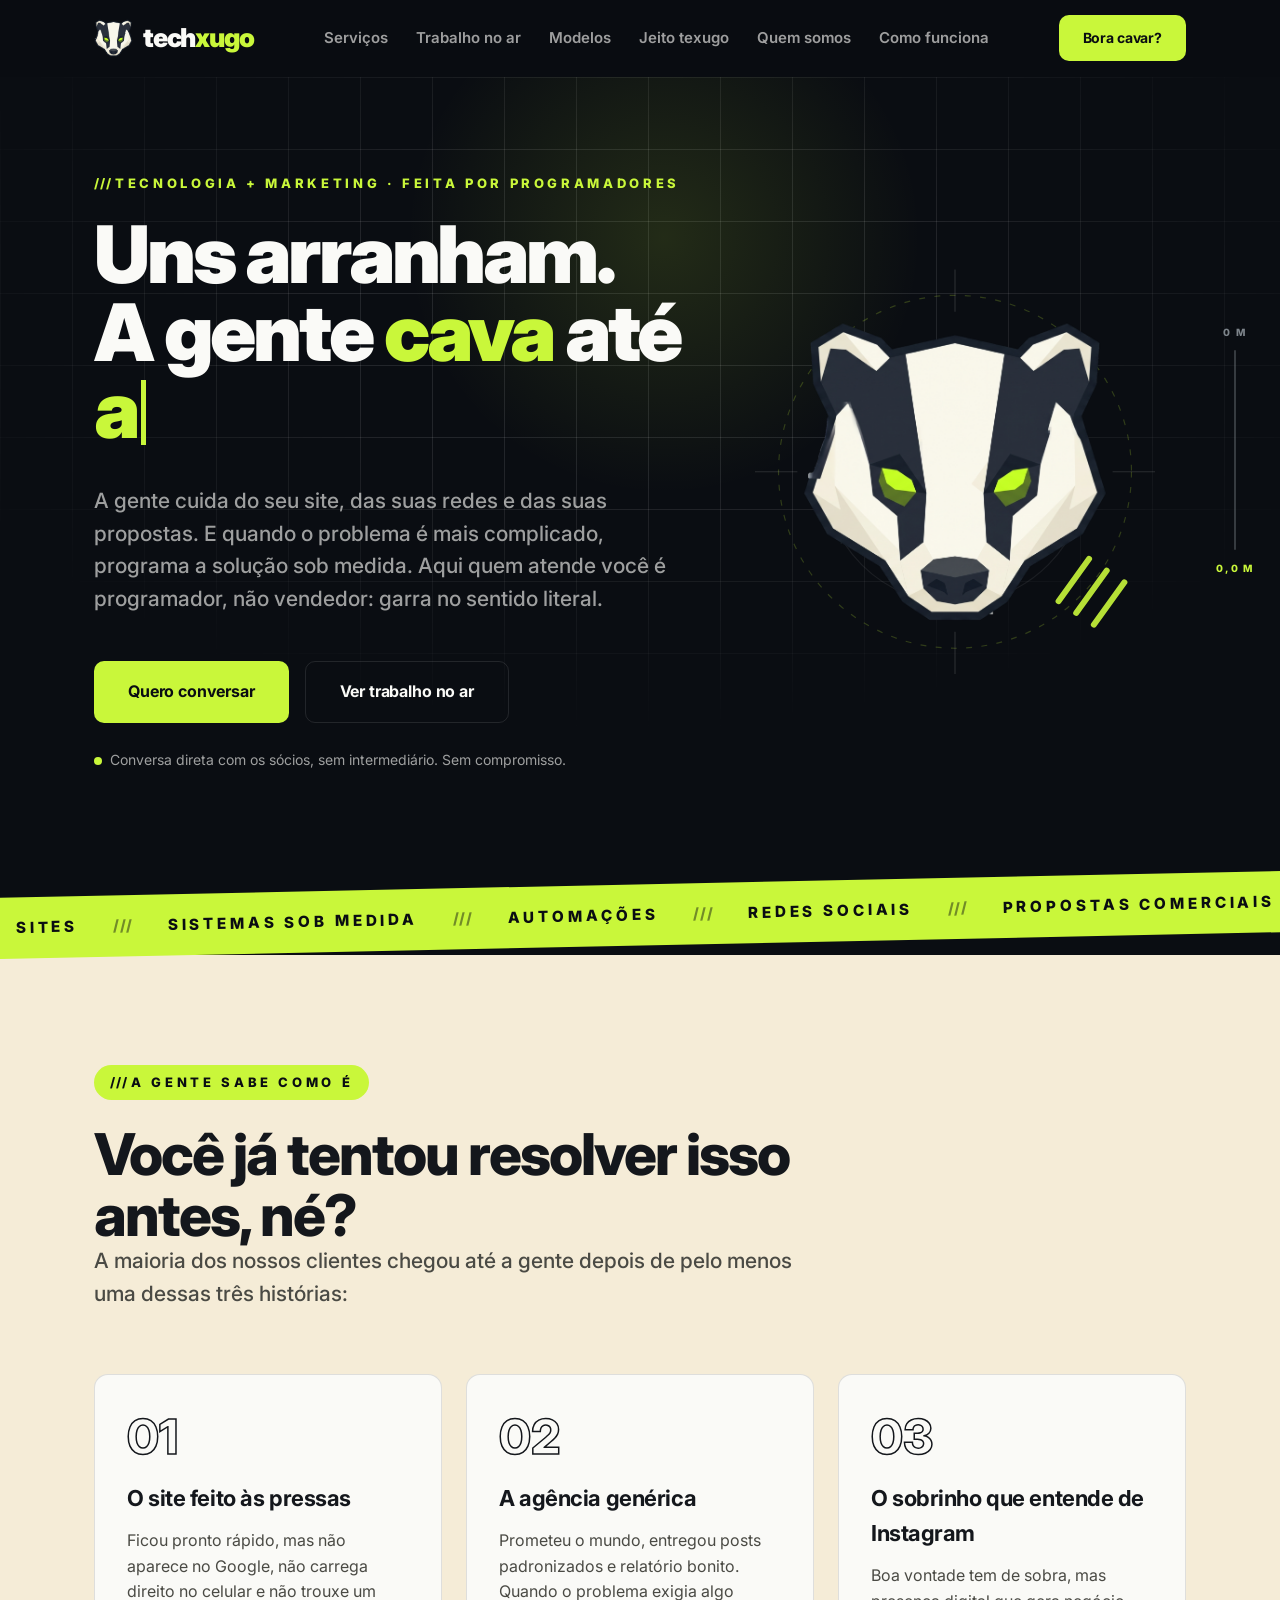
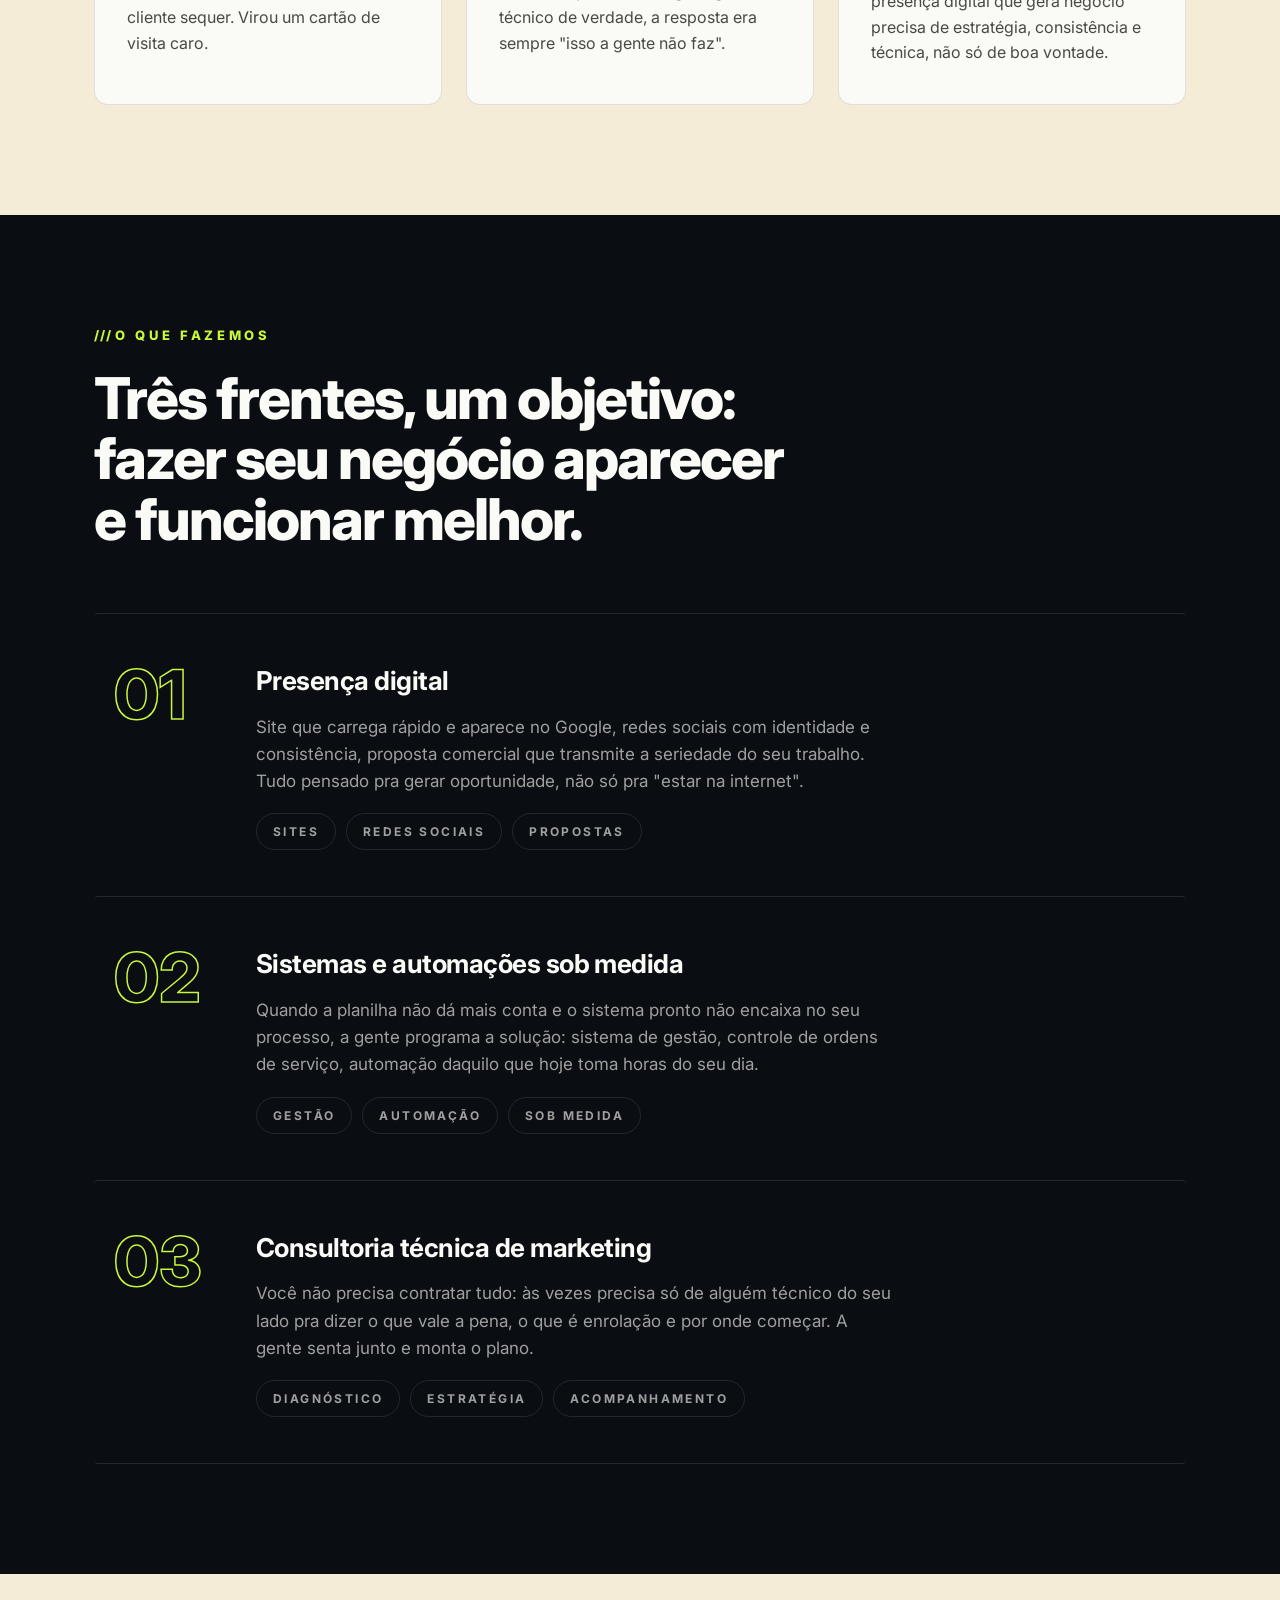
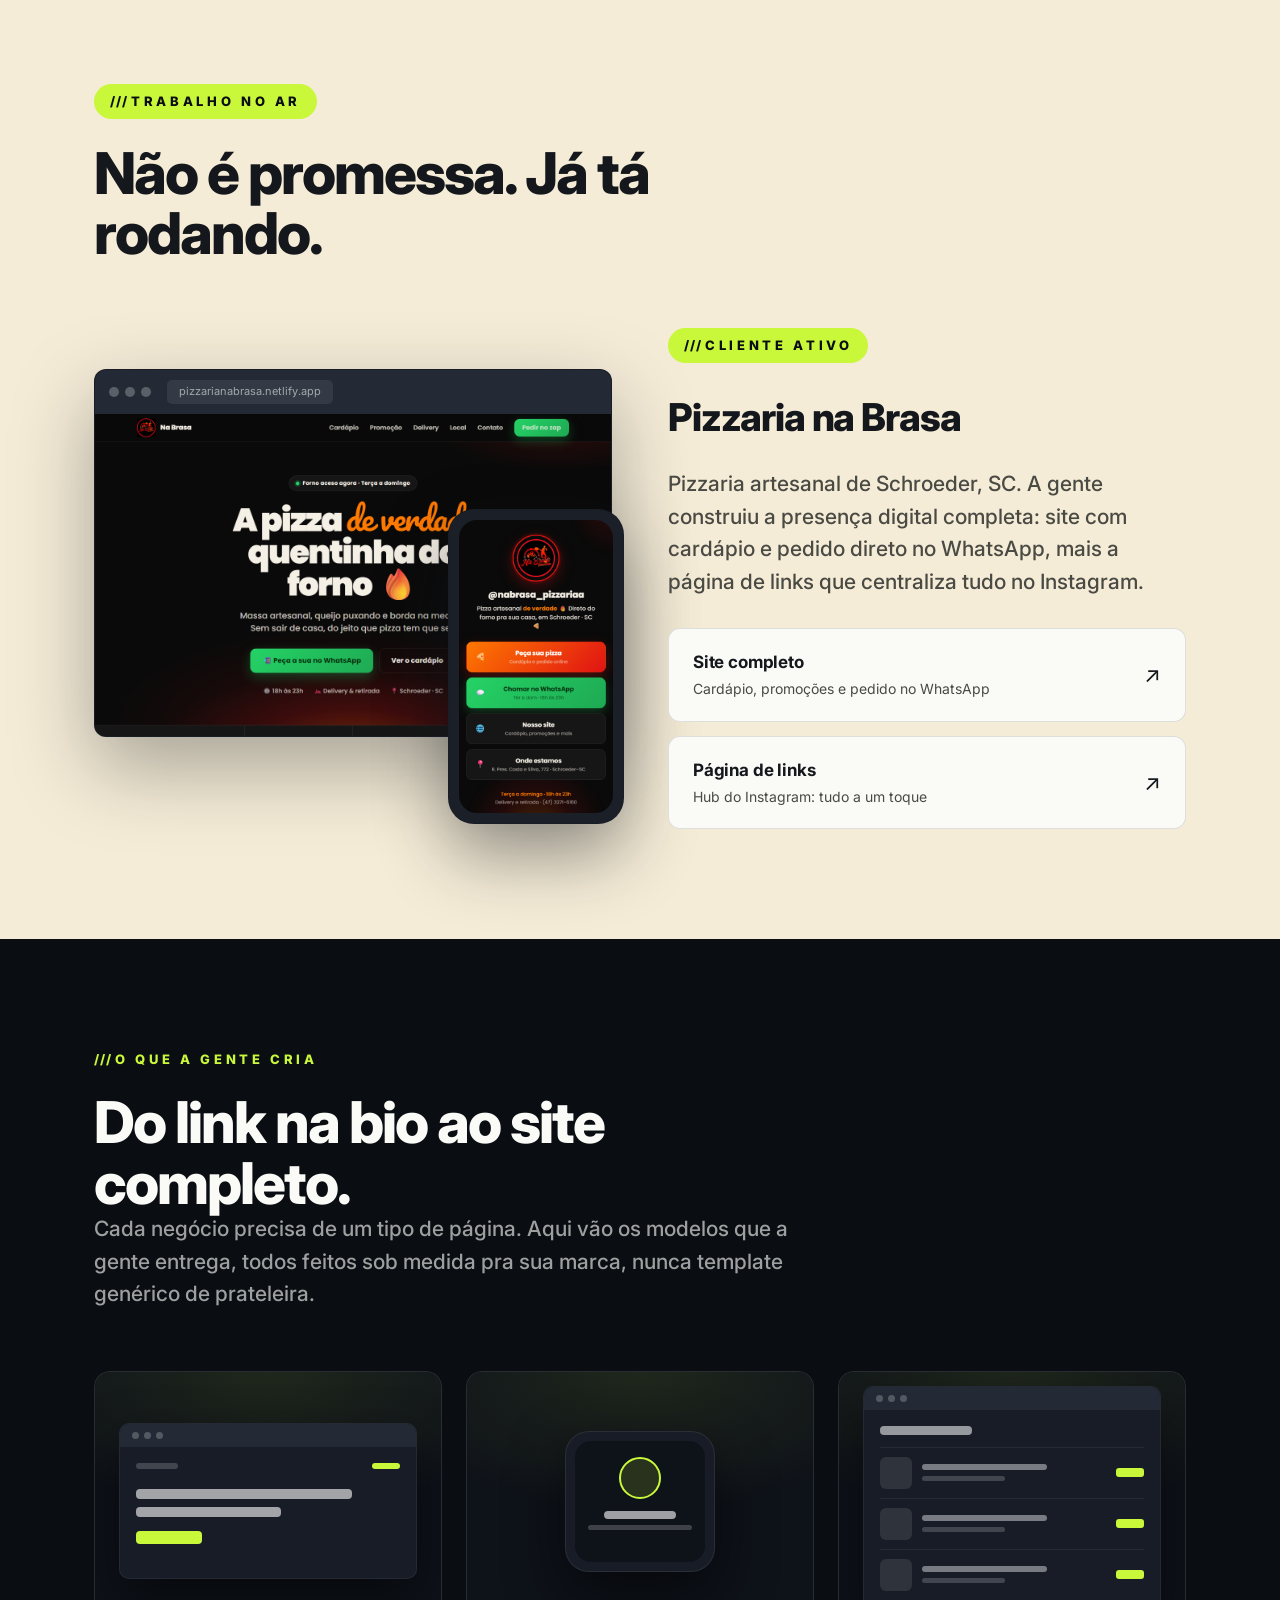
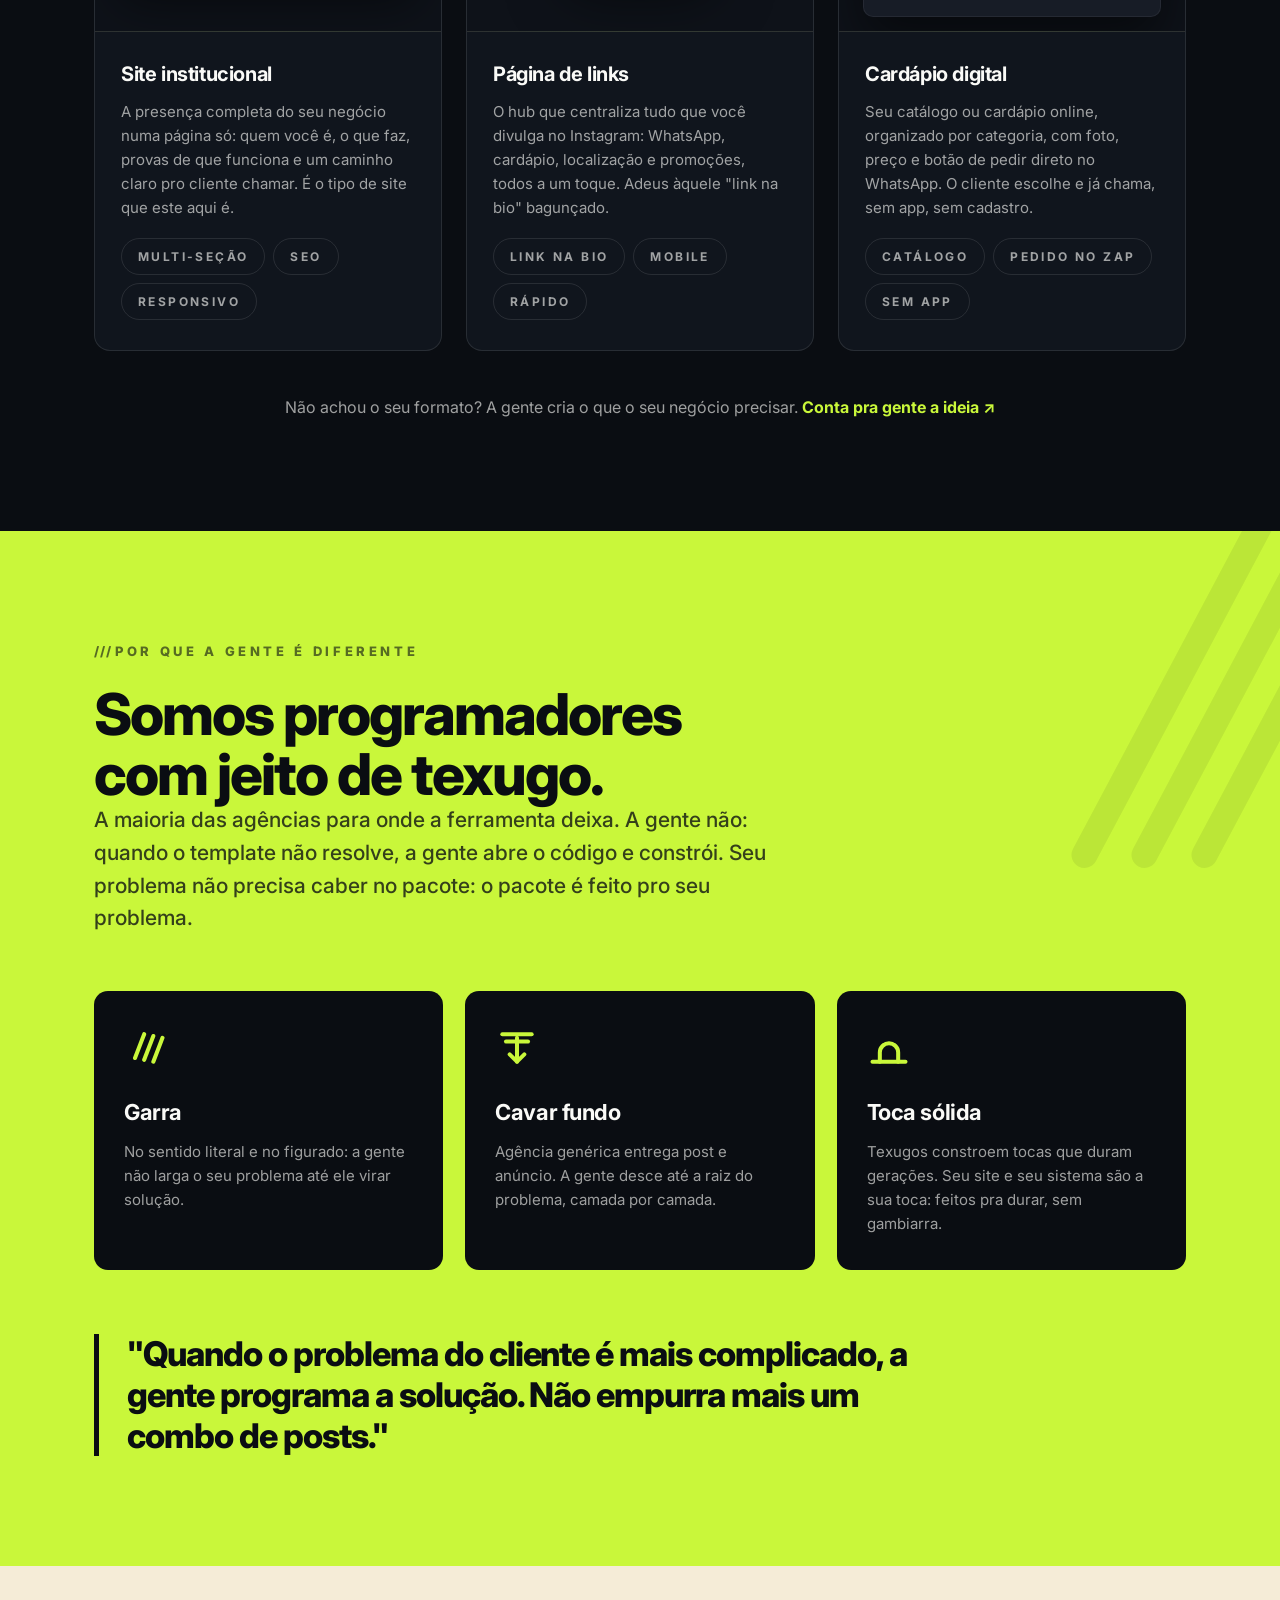
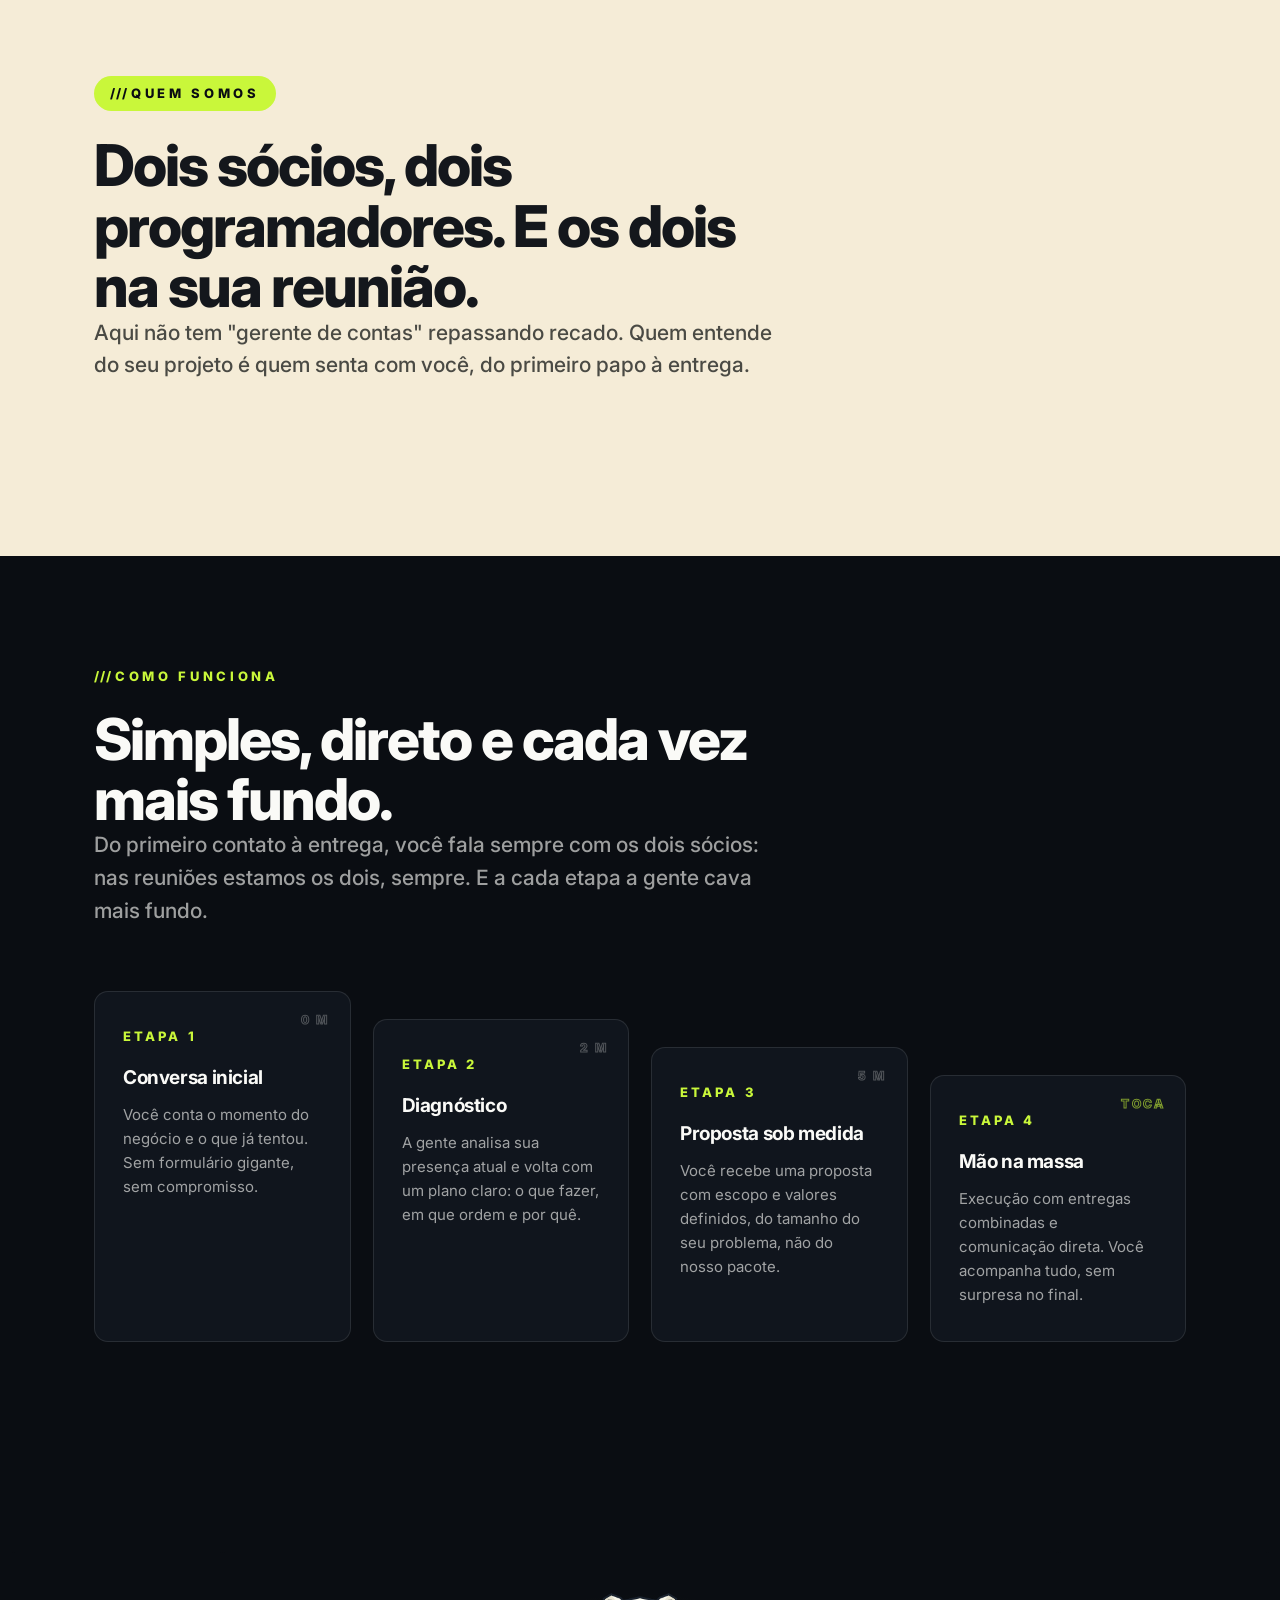
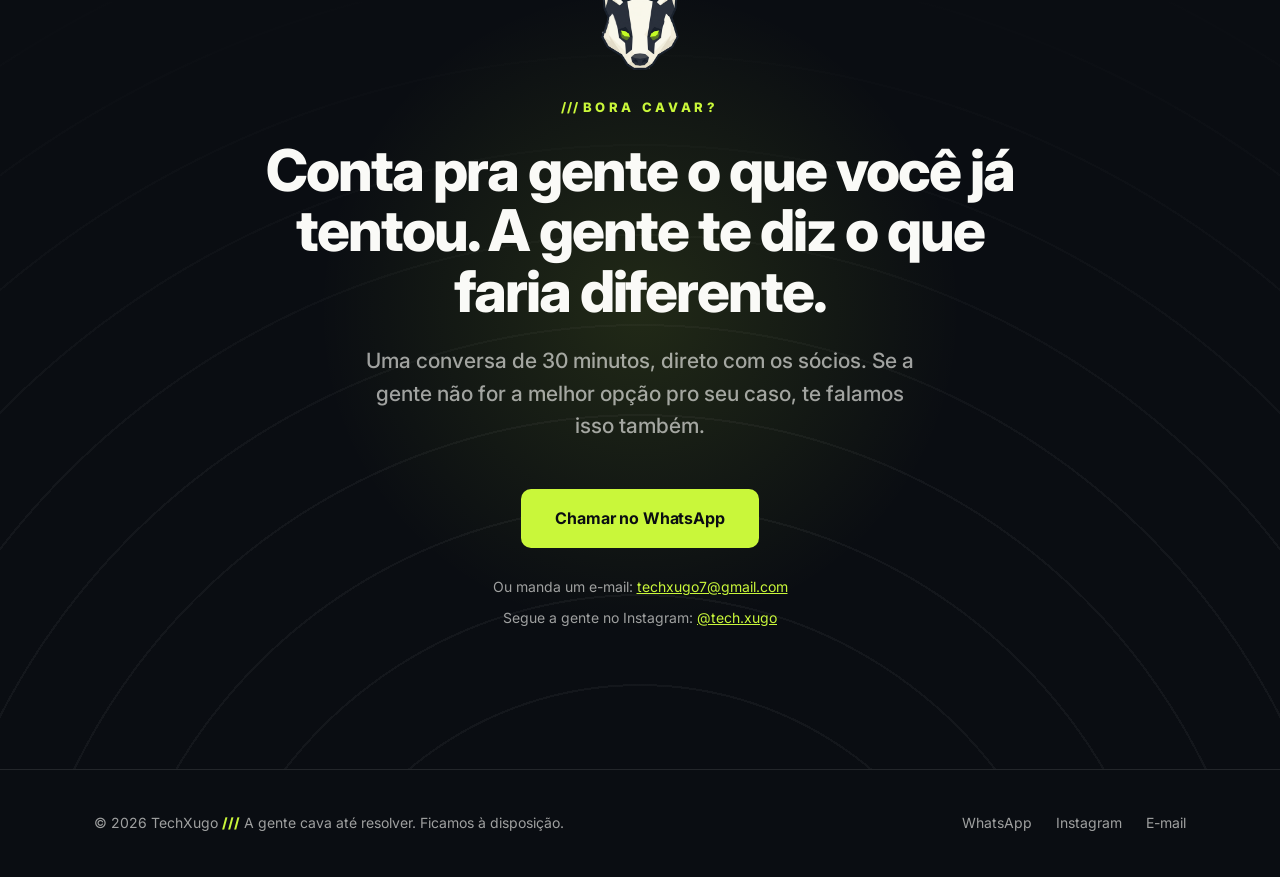
==== index.html @ 272ca926 "fix(design): Remoção de alguns elementos inutilizados, e ajustes no texto de Title da Aba" ====
<!DOCTYPE html>
<html lang="pt-BR">
<head>
  <meta charset="UTF-8">
  <meta name="viewport" content="width=device-width, initial-scale=1.0">
  <meta name="theme-color" content="#0A0D12">
  <title>techxugo</title>
  <meta name="description" content="techxugo">
  <link rel="icon" type="image/png" href="assets/texugo-256.png">
  <link rel="preconnect" href="https://fonts.googleapis.com">
  <link rel="preconnect" href="https://fonts.gstatic.com" crossorigin>
  <link href="https://fonts.googleapis.com/css2?family=Inter:wght@400;500;600;700;800;900&display=swap" rel="stylesheet">
  <link rel="stylesheet" href="styles.css">
</head>
<body>

  <!-- ============ MEDIDOR DE PROFUNDIDADE (scroll = cavar) ============ -->
  <div class="profundimetro" aria-hidden="true">
    <span class="prof-topo">0 m</span>
    <div class="prof-linha"><i class="prof-fill"></i></div>
    <span class="prof-label">0,0 m</span>
  </div>

  <!-- ============ HEADER ============ -->
  <header>
    <div class="container nav">
      <a class="logo" href="#" aria-label="TechXugo">
        <img class="logo-mark" src="assets/texugo-256.png" alt="Mascote texugo TechXugo" width="42" height="41">
        <span class="logo-word">tech<span class="volt">xugo</span></span>
      </a>
      <ul class="nav-links">
        <li><a href="#servicos">Serviços</a></li>
        <li><a href="#portfolio">Trabalho no ar</a></li>
        <li><a href="#modelos">Modelos</a></li>
        <li><a href="#diferencial">Jeito texugo</a></li>
        <li><a href="#socios">Quem somos</a></li>
        <li><a href="#processo">Como funciona</a></li>
      </ul>
      <a class="btn btn-primary" href="#contato">Bora cavar?</a>
      <button class="hamburger" aria-label="Abrir menu">
        <!-- <span></span><span></span><span></span> -->
      </button>
    </div>
    <nav class="mobile-menu">
      <a href="#servicos">Serviços</a>
      <a href="#portfolio">Trabalho no ar</a>
      <a href="#modelos">Modelos</a>
      <a href="#diferencial">Jeito texugo</a>
      <a href="#socios">Quem somos</a>
      <a href="#processo">Como funciona</a>
      <a href="#contato">Bora cavar? →</a>
    </nav>
  </header>

  <!-- ============ HERO ============ -->
  <section class="hero">
    <div class="hero-glow"></div>
    <div class="container hero-grid">
      <div class="hero-copy">
        <span class="eyebrow">Tecnologia + marketing · feita por programadores</span>
        <h1>
          Uns arranham.<br>
          A gente <span class="volt">cava</span> até <span class="rotator">resolver.</span><span class="cursor-bar"></span>
        </h1>
        <p class="lead">
          A gente cuida do seu site, das suas redes e das suas propostas. E quando o
          problema é mais complicado, programa a solução sob medida. Aqui quem atende
          você é programador, não vendedor: garra no sentido literal.
        </p>
        <div class="hero-ctas">
          <a class="btn btn-primary" href="#contato">Quero conversar</a>
          <a class="btn btn-ghost" href="#portfolio">Ver trabalho no ar</a>
        </div>
        <p class="hero-note"><span class="dot"></span>Conversa direta com os sócios, sem intermediário. Sem compromisso.</p>
      </div>

      <!-- mascote geométrico em estilo blueprint -->
      <div class="hero-mascote reveal reveal-delay-1" aria-hidden="true">
        <svg viewBox="0 0 340 360" xmlns="http://www.w3.org/2000/svg">
          <!-- linhas de construção -->
          <circle cx="170" cy="180" r="150" fill="none" stroke="rgba(201,247,58,0.20)" stroke-width="1" stroke-dasharray="5 8"/>
          <circle cx="170" cy="180" r="112" fill="none" stroke="rgba(255,255,255,0.07)" stroke-width="1"/>
          <line x1="170" y1="8" x2="170" y2="44" stroke="rgba(255,255,255,0.13)" stroke-width="1"/>
          <line x1="170" y1="316" x2="170" y2="352" stroke="rgba(255,255,255,0.13)" stroke-width="1"/>
          <line x1="0" y1="180" x2="36" y2="180" stroke="rgba(255,255,255,0.13)" stroke-width="1"/>
          <line x1="304" y1="180" x2="340" y2="180" stroke="rgba(255,255,255,0.13)" stroke-width="1"/>
          <!-- marcas de garra -->
          <g stroke="#C9F73A" stroke-width="5" stroke-linecap="round" opacity="0.9">
            <line x1="258" y1="290" x2="284" y2="254"/>
            <line x1="273" y1="300" x2="299" y2="264"/>
            <line x1="288" y1="310" x2="314" y2="274"/>
          </g>
          <!-- mascote texugo (imagem gerada, fundo removido) -->
          <image href="assets/texugo.png" x="38" y="50" width="264" height="260" preserveAspectRatio="xMidYMid meet"/>
        </svg>
      </div>
    </div>
  </section>

  <!-- ============ MARQUEE ============ -->
  <div class="marquee" aria-hidden="true">
    <div class="marquee-track">
      <span>Sites</span><span class="sep">///</span><span>Sistemas sob medida</span><span class="sep">///</span><span>Automações</span><span class="sep">///</span><span>Redes sociais</span><span class="sep">///</span><span>Propostas comerciais</span><span class="sep">///</span><span>SEO</span><span class="sep">///</span>
      <span>Sites</span><span class="sep">///</span><span>Sistemas sob medida</span><span class="sep">///</span><span>Automações</span><span class="sep">///</span><span>Redes sociais</span><span class="sep">///</span><span>Propostas comerciais</span><span class="sep">///</span><span>SEO</span><span class="sep">///</span>
    </div>
  </div>

  <!-- ============ PROBLEMA ============ -->
  <section class="section-light">
    <div class="container">
      <div class="section-head reveal">
        <span class="eyebrow">A gente sabe como é</span>
        <h2>Você já tentou resolver isso antes, né?</h2>
        <!-- <div class="garra-rule"><span></span><span></span><span></span></div> -->
        <p class="lead">
          A maioria dos nossos clientes chegou até a gente depois de pelo menos uma
          dessas três histórias:
        </p>
      </div>
      <div class="cards">
        <div class="card reveal">
          <span class="num">01</span>
          <h3>O site feito às pressas</h3>
          <p>
            Ficou pronto rápido, mas não aparece no Google, não carrega direito no
            celular e não trouxe um cliente sequer. Virou um cartão de visita caro.
          </p>
        </div>
        <div class="card reveal reveal-delay-1">
          <span class="num">02</span>
          <h3>A agência genérica</h3>
          <p>
            Prometeu o mundo, entregou posts padronizados e relatório bonito.
            Quando o problema exigia algo técnico de verdade, a resposta era
            sempre "isso a gente não faz".
          </p>
        </div>
        <div class="card reveal reveal-delay-2">
          <span class="num">03</span>
          <h3>O sobrinho que entende de Instagram</h3>
          <p>
            Boa vontade tem de sobra, mas presença digital que gera negócio
            precisa de estratégia, consistência e técnica, não só de boa vontade.
          </p>
        </div>
      </div>
    </div>
  </section>

  <!-- ============ SERVIÇOS ============ -->
  <section class="servicos" id="servicos">
    <div class="container">
      <div class="section-head reveal">
        <span class="eyebrow">O que fazemos</span>
        <h2>Três frentes, um objetivo: fazer seu negócio aparecer e funcionar melhor.</h2>
        <!-- <div class="garra-rule"><span></span><span></span><span></span></div> -->
      </div>

      <div class="servico reveal">
        <span class="num">01</span>
        <div>
          <h3>Presença digital</h3>
          <p>
            Site que carrega rápido e aparece no Google, redes sociais com identidade
            e consistência, proposta comercial que transmite a seriedade do seu trabalho.
            Tudo pensado pra gerar oportunidade, não só pra "estar na internet".
          </p>
          <div class="tags">
            <span class="tag">Sites</span>
            <span class="tag">Redes sociais</span>
            <span class="tag">Propostas</span>
          </div>
        </div>
      </div>

      <div class="servico reveal">
        <span class="num">02</span>
        <div>
          <h3>Sistemas e automações sob medida</h3>
          <p>
            Quando a planilha não dá mais conta e o sistema pronto não encaixa no seu
            processo, a gente programa a solução: sistema de gestão, controle de ordens
            de serviço, automação daquilo que hoje toma horas do seu dia.
          </p>
          <div class="tags">
            <span class="tag">Gestão</span>
            <span class="tag">Automação</span>
            <span class="tag">Sob medida</span>
          </div>
        </div>
      </div>

      <div class="servico reveal">
        <span class="num">03</span>
        <div>
          <h3>Consultoria técnica de marketing</h3>
          <p>
            Você não precisa contratar tudo: às vezes precisa só de alguém técnico do
            seu lado pra dizer o que vale a pena, o que é enrolação e por onde começar.
            A gente senta junto e monta o plano.
          </p>
          <div class="tags">
            <span class="tag">Diagnóstico</span>
            <span class="tag">Estratégia</span>
            <span class="tag">Acompanhamento</span>
          </div>
        </div>
      </div>
    </div>
  </section>

  <!-- ============ PORTFÓLIO ============ -->
  <section class="section-light" id="portfolio">
    <div class="container">
      <div class="section-head reveal">
        <span class="eyebrow">Trabalho no ar</span>
        <h2>Não é promessa. Já tá rodando.</h2>
        <!-- <div class="garra-rule"><span></span><span></span><span></span></div> -->
      </div>
      <div class="portfolio-case">
        <div class="case-visual reveal">
          <div class="browser-frame">
            <div class="browser-bar">
              <i></i><i></i><i></i>
              <i class="url">pizzarianabrasa.netlify.app</i>
            </div>
            <img src="assets/case-pizzaria-site.png" alt="Site da Pizzaria na Brasa, página inicial com pedido pelo WhatsApp">
          </div>
          <div class="phone-frame">
            <img src="assets/case-pizzaria-links.png" alt="Página de links da Pizzaria na Brasa no celular">
          </div>
        </div>
        <div class="case-info reveal reveal-delay-1">
          <span class="eyebrow">Cliente ativo</span>
          <h3>Pizzaria na Brasa</h3>
          <p class="lead">
            Pizzaria artesanal de Schroeder, SC. A gente construiu a presença digital
            completa: site com cardápio e pedido direto no WhatsApp, mais a página de
            links que centraliza tudo no Instagram.
          </p>
          <div class="case-links">
            <a class="case-link" href="https://pizzarianabrasa.netlify.app/" target="_blank" rel="noopener">
              <span>
                <strong>Site completo</strong>
                <small>Cardápio, promoções e pedido no WhatsApp</small>
              </span>
              <span class="arrow">↗</span>
            </a>
            <a class="case-link" href="https://pizzarianabrasa.netlify.app/bio/" target="_blank" rel="noopener">
              <span>
                <strong>Página de links</strong>
                <small>Hub do Instagram: tudo a um toque</small>
              </span>
              <span class="arrow">↗</span>
            </a>
          </div>
        </div>
      </div>
    </div>
  </section>

  <!-- ============ MODELOS (VITRINE DE SOLUÇÕES) ============ -->
  <section class="modelos" id="modelos">
    <div class="container">
      <div class="section-head reveal">
        <span class="eyebrow">O que a gente cria</span>
        <h2>Do link na bio ao site completo.</h2>
        <!-- <div class="garra-rule"><span></span><span></span><span></span></div> -->
        <p class="lead">
          Cada negócio precisa de um tipo de página. Aqui vão os modelos que a
          gente entrega, todos feitos sob medida pra sua marca, nunca template
          genérico de prateleira.
        </p>
      </div>

      <div class="modelos-grid">

        <!-- Modelo 1: Site institucional -->
        <div class="modelo reveal">
          <div class="modelo-preview">
            <div class="mock mock-browser">
              <div class="mock-bar"><i></i><i></i><i></i></div>
              <div class="mock-screen">
                <div class="mock-nav"><span></span><span class="mock-pill"></span></div>
                <div class="mock-hero">
                  <div class="mock-h"></div>
                  <div class="mock-h short"></div>
                  <div class="mock-btn"></div>
                </div>
                <!-- <div class="mock-cards"><div></div><div></div><div></div></div> -->
              </div>
            </div>
          </div>
          <div class="modelo-body">
            <h3>Site institucional</h3>
            <p>
              A presença completa do seu negócio numa página só: quem você é, o
              que faz, provas de que funciona e um caminho claro pro cliente
              chamar. É o tipo de site que este aqui é.
            </p>
            <div class="tags">
              <span class="tag">Multi-seção</span>
              <span class="tag">SEO</span>
              <span class="tag">Responsivo</span>
            </div>
          </div>
        </div>

        <!-- Modelo 2: Página de links -->
        <div class="modelo reveal reveal-delay-1">
          <div class="modelo-preview">
            <div class="mock mock-phone">
              <div class="mock-phone-screen">
                <div class="mock-avatar"></div>
                <div class="mock-name"></div>
                <div class="mock-sub"></div>
                <div class="mock-linklist">
                  <!-- <span></span><span class="on"></span><span></span><span></span> -->
                </div>
              </div>
            </div>
          </div>
          <div class="modelo-body">
            <h3>Página de links</h3>
            <p>
              O hub que centraliza tudo que você divulga no Instagram: WhatsApp,
              cardápio, localização e promoções, todos a um toque. Adeus àquele
              "link na bio" bagunçado.
            </p>
            <div class="tags">
              <span class="tag">Link na bio</span>
              <span class="tag">Mobile</span>
              <span class="tag">Rápido</span>
            </div>
          </div>
        </div>

        <!-- Modelo 3: Cardápio digital -->
        <div class="modelo reveal reveal-delay-2">
          <div class="modelo-preview">
            <div class="mock mock-browser mock-menu">
              <div class="mock-bar"><i></i><i></i><i></i></div>
              <div class="mock-screen">
                <div class="mock-menu-head"><span></span></div>
                <div class="mock-row"><div class="thumb"></div><div class="lines"><b></b><i></i></div><div class="price"></div></div>
                <div class="mock-row"><div class="thumb"></div><div class="lines"><b></b><i></i></div><div class="price"></div></div>
                <div class="mock-row"><div class="thumb"></div><div class="lines"><b></b><i></i></div><div class="price"></div></div>
              </div>
            </div>
          </div>
          <div class="modelo-body">
            <h3>Cardápio digital</h3>
            <p>
              Seu catálogo ou cardápio online, organizado por categoria, com foto,
              preço e botão de pedir direto no WhatsApp. O cliente escolhe e já
              chama, sem app, sem cadastro.
            </p>
            <div class="tags">
              <span class="tag">Catálogo</span>
              <span class="tag">Pedido no zap</span>
              <span class="tag">Sem app</span>
            </div>
          </div>
        </div>

      </div>

      <p class="modelos-foot reveal">
        Não achou o seu formato? A gente cria o que o seu negócio precisar.
        <a href="#contato">Conta pra gente a ideia ↗</a>
      </p>
    </div>
  </section>

  <!-- ============ JEITO TEXUGO (DIFERENCIAL) ============ -->
  <section class="diferencial" id="diferencial">
    <div class="garra-gigante" aria-hidden="true"><span></span><span></span><span></span></div>
    <div class="container">
      <div class="section-head reveal">
        <span class="eyebrow">Por que a gente é diferente</span>
        <h2>Somos programadores com jeito de texugo.</h2>
        <!-- <div class="garra-rule"><span></span><span></span><span></span></div> -->
        <p class="lead">
          A maioria das agências para onde a ferramenta deixa. A gente não: quando o
          template não resolve, a gente abre o código e constrói. Seu problema não
          precisa caber no pacote: o pacote é feito pro seu problema.
        </p>
      </div>

      <div class="pilares">
        <div class="pilar reveal">
          <svg viewBox="0 0 24 24" fill="none" stroke-width="2.2" stroke-linecap="round">
            <line x1="6" y1="18" x2="11" y2="5"/>
            <line x1="11" y1="19" x2="16" y2="6"/>
            <line x1="16" y1="20" x2="21" y2="7"/>
          </svg>
          <h3>Garra</h3>
          <p>No sentido literal e no figurado: a gente não larga o seu problema até ele virar solução.</p>
        </div>
        <div class="pilar reveal reveal-delay-1">
          <svg viewBox="0 0 24 24" fill="none" stroke-width="2.2" stroke-linecap="round" stroke-linejoin="round">
            <line x1="4" y1="5" x2="20" y2="5"/>
            <line x1="6" y1="9" x2="18" y2="9"/>
            <line x1="12" y1="7" x2="12" y2="20"/>
            <polyline points="8,16 12,20 16,16"/>
          </svg>
          <h3>Cavar fundo</h3>
          <p>Agência genérica entrega post e anúncio. A gente desce até a raiz do problema, camada por camada.</p>
        </div>
        <div class="pilar reveal reveal-delay-2">
          <svg viewBox="0 0 24 24" fill="none" stroke-width="2.2" stroke-linecap="round" stroke-linejoin="round">
            <line x1="3" y1="20" x2="21" y2="20"/>
            <path d="M7 20 v-5 a5 5 0 0 1 10 0 v5"/>
          </svg>
          <h3>Toca sólida</h3>
          <p>Texugos constroem tocas que duram gerações. Seu site e seu sistema são a sua toca: feitos pra durar, sem gambiarra.</p>
        </div>
      </div>

      <blockquote class="reveal reveal-delay-1">
        "Quando o problema do cliente é mais complicado, a gente programa a solução.
        Não empurra mais um combo de posts."
      </blockquote>
    </div>
  </section>

  <!-- ============ QUEM SOMOS ============ -->
  <section class="section-light socios" id="socios">
    <div class="container">
      <div class="section-head reveal">
        <span class="eyebrow">Quem somos</span>
        <h2>Dois sócios, dois programadores. E os dois na sua reunião.</h2>
        <!-- <div class="garra-rule"><span></span><span></span><span></span></div> -->
        <p class="lead">
          Aqui não tem "gerente de contas" repassando recado. Quem entende do seu
          projeto é quem senta com você, do primeiro papo à entrega.
        </p>
      </div>
    </div>
  </section>

  <!-- ============ COMO FUNCIONA ============ -->
  <section class="processo" id="processo">
    <div class="container">
      <div class="section-head reveal">
        <span class="eyebrow">Como funciona</span>
        <h2>Simples, direto e cada vez mais fundo.</h2>
        <!-- <div class="garra-rule"><span></span><span></span><span></span></div> -->
        <p class="lead">
          Do primeiro contato à entrega, você fala sempre com os dois sócios:
          nas reuniões estamos os dois, sempre. E a cada etapa a gente cava mais fundo.
        </p>
      </div>
      <div class="passos">
        <div class="passo reveal">
          <span class="prof-marca">0 m</span>
          <span class="num">ETAPA 1</span>
          <h3>Conversa inicial</h3>
          <p>Você conta o momento do negócio e o que já tentou. Sem formulário gigante, sem compromisso.</p>
        </div>
        <div class="passo reveal reveal-delay-1">
          <span class="prof-marca">2 m</span>
          <span class="num">ETAPA 2</span>
          <h3>Diagnóstico</h3>
          <p>A gente analisa sua presença atual e volta com um plano claro: o que fazer, em que ordem e por quê.</p>
        </div>
        <div class="passo reveal reveal-delay-2">
          <span class="prof-marca">5 m</span>
          <span class="num">ETAPA 3</span>
          <h3>Proposta sob medida</h3>
          <p>Você recebe uma proposta com escopo e valores definidos, do tamanho do seu problema, não do nosso pacote.</p>
        </div>
        <div class="passo reveal reveal-delay-3">
          <span class="prof-marca">toca</span>
          <span class="num">ETAPA 4</span>
          <h3>Mão na massa</h3>
          <p>Execução com entregas combinadas e comunicação direta. Você acompanha tudo, sem surpresa no final.</p>
        </div>
      </div>
    </div>
  </section>

  <!-- ============ CTA FINAL ============ -->
  <section class="cta-final" id="contato">
    <div class="container">
      <div class="cta-mascote reveal" aria-hidden="true">
        <img src="assets/texugo-256.png" alt="" width="82" height="81">
      </div>
      <span class="eyebrow reveal">Bora cavar?</span>
      <h2 class="reveal">Conta pra gente o que você já tentou. A gente te diz o que faria diferente.</h2>
      <p class="lead reveal reveal-delay-1">
        Uma conversa de 30 minutos, direto com os sócios. Se a gente não for a melhor
        opção pro seu caso, te falamos isso também.
      </p>
      <a class="btn btn-primary reveal reveal-delay-2" href="https://wa.me/5547999712317" target="_blank" rel="noopener">
        Chamar no WhatsApp
      </a>
      <p class="hero-note reveal reveal-delay-2" style="margin-top: 28px;">
        Ou manda um e-mail: <a href="mailto:techxugo7@gmail.com">techxugo7@gmail.com</a>
      </p>
      <p class="hero-note reveal reveal-delay-2" style="margin-top: 8px;">
        Segue a gente no Instagram: <a href="https://instagram.com/tech.xugo" target="_blank" rel="noopener">@tech.xugo</a>
      </p>
    </div>
  </section>

  <!-- ============ FOOTER ============ -->
  <footer>
    <div class="container footer-row">
      <p>© 2026 TechXugo <span class="volt">///</span> A gente cava até resolver. Ficamos à disposição.</p>
      <div class="footer-links">
        <a href="https://wa.me/5547999712317" target="_blank" rel="noopener">WhatsApp</a>
        <a href="https://instagram.com/tech.xugo" target="_blank" rel="noopener">Instagram</a>
        <a href="mailto:techxugo7@gmail.com">E-mail</a>
      </div>
    </div>
  </footer>

  <script src="script.js"></script>
</body>
</html>
---- styles.css ----
/* ==========================================================
   TechXugo: Landing Page (identidade texugo)
   Paleta: dark #0A0D12 + volt #C9F73A + cream #F5ECD7
   Motivos: cabeça de texugo geométrica, marcas de garra (///),
   blueprint, descida na toca (profundímetro)
   ========================================================== */

:root {
  --dark: #0A0D12;
  --dark-2: #10151D;
  --cream: #F5ECD7;
  --off-white: #FAFAF7;
  --text-on-dark: #FAFAF7;
  --text-on-light: #14171C;
  --body-on-light: #4A4A44;
  --muted-on-dark: rgba(250, 250, 247, 0.62);
  --accent: #C9F73A;
  --accent-dim: rgba(201, 247, 58, 0.14);
  --terra: #8A6240;
  --border-dark: rgba(255, 255, 255, 0.1);
  --border-light: rgba(20, 23, 28, 0.12);
}

* { margin: 0; padding: 0; box-sizing: border-box; }

html { scroll-behavior: smooth; }

body {
  font-family: 'Inter', -apple-system, sans-serif;
  background: var(--dark);
  color: var(--text-on-dark);
  font-size: 17px;
  line-height: 1.6;
  -webkit-font-smoothing: antialiased;
  overflow-x: hidden;
}

.container { max-width: 1140px; margin: 0 auto; padding: 0 24px; }

::selection { background: var(--accent); color: var(--dark); }

.volt { color: var(--accent); }

/* ---------- Tipografia ---------- */
.eyebrow {
  font-size: 13px;
  font-weight: 800;
  text-transform: uppercase;
  letter-spacing: 0.28em;
  color: var(--accent);
  display: block;
  margin-bottom: 22px;
}
/* as três garras viram prefixo de toda label */
.eyebrow::before { content: '/// '; letter-spacing: 0.06em; }

/* em seções claras (cream), texto lime direto no fundo fica sem contraste;
   vira um selo com fundo pra continuar legível */
.section-light .eyebrow {
  display: inline-block;
  color: var(--dark);
  background: var(--accent);
  padding: 7px 16px;
  border-radius: 100px;
  margin-bottom: 24px;
}

h1 {
  font-size: clamp(42px, 6.2vw, 82px);
  font-weight: 900;
  line-height: 0.98;
  letter-spacing: -0.04em;
}

h2 {
  font-size: clamp(34px, 4.5vw, 58px);
  font-weight: 800;
  line-height: 1.05;
  letter-spacing: -0.035em;
}

h3 { font-size: 22px; font-weight: 700; letter-spacing: -0.02em; }

.lead {
  font-size: clamp(18px, 2vw, 21px);
  font-weight: 500;
  line-height: 1.55;
}

/* ---------- Marcas de garra (divisor de seção) ---------- */
.garra-rule {
  display: flex;
  gap: 8px;
  height: 20px;
  margin: 28px 0;
}
.garra-rule span {
  width: 5px;
  height: 100%;
  background: var(--accent);
  transform: skewX(-24deg);
  border-radius: 2px;
}
.section-light .garra-rule span { background: var(--text-on-light); }
.diferencial .garra-rule span { background: var(--dark); }

/* ---------- Botões ---------- */
.btn {
  display: inline-flex;
  align-items: center;
  gap: 10px;
  font-family: inherit;
  font-weight: 700;
  font-size: 16px;
  letter-spacing: -0.01em;
  text-decoration: none;
  padding: 17px 34px;
  border-radius: 10px;
  border: none;
  cursor: pointer;
  transition: transform 0.18s ease, box-shadow 0.18s ease, opacity 0.18s ease;
}
.btn:hover { transform: translateY(-3px); }

.btn-primary {
  background: var(--accent);
  color: var(--dark);
  box-shadow: 0 0 0 rgba(201, 247, 58, 0);
}
.btn-primary:hover { box-shadow: 0 12px 40px rgba(201, 247, 58, 0.35); }

.btn-ghost {
  background: transparent;
  color: var(--text-on-dark);
  border: 1px solid var(--border-dark);
}
.btn-ghost:hover { border-color: rgba(255, 255, 255, 0.35); }

.btn-dark { background: var(--dark); color: var(--off-white); }

/* ---------- Profundímetro (scroll = cavar) ---------- */
.profundimetro {
  position: fixed;
  right: 26px;
  top: 50%;
  transform: translateY(-50%);
  z-index: 90;
  display: flex;
  flex-direction: column;
  align-items: center;
  gap: 10px;
  pointer-events: none;
}
.prof-topo, .prof-label {
  font-size: 10px;
  font-weight: 800;
  text-transform: uppercase;
  letter-spacing: 0.18em;
  color: rgba(138, 145, 152, 0.9);
  white-space: nowrap;
  transition: color 0.3s ease;
}
.prof-label { color: var(--accent); }
.prof-linha {
  position: relative;
  width: 2px;
  height: 200px;
  background: rgba(138, 145, 152, 0.35);
  border-radius: 2px;
  overflow: hidden;
  transition: background-color 0.3s ease;
}
.prof-fill {
  position: absolute;
  inset: 0;
  background: var(--accent);
  transform: scaleY(0);
  transform-origin: top;
  transition: background-color 0.3s ease;
}

/* sobre seções claras (cream) ou volt: medidor escuro pra ganhar contraste */
.profundimetro.on-light .prof-topo { color: rgba(20, 23, 28, 0.5); }
.profundimetro.on-light .prof-label { color: #14171C; }
.profundimetro.on-light .prof-linha { background: rgba(20, 23, 28, 0.22); }
.profundimetro.on-light .prof-fill { background: #14171C; }

/* ---------- Header ---------- */
header {
  position: sticky;
  top: 0;
  z-index: 100;
  background: rgba(10, 13, 18, 0.82);
  backdrop-filter: blur(14px);
  border-bottom: 1px solid transparent;
  transition: border-color 0.25s ease;
}
header.scrolled { border-bottom-color: var(--border-dark); }

.nav { display: flex; align-items: center; justify-content: space-between; height: 76px; }

.logo { display: flex; align-items: center; gap: 10px; text-decoration: none; }
.logo svg { height: 36px; width: auto; display: block; }
.logo-mark { height: 38px; width: auto; display: block; }
.logo-word {
  font-size: 26px;
  font-weight: 900;
  letter-spacing: -0.04em;
  color: var(--off-white);
  line-height: 1;
}

.nav-links { display: flex; gap: 28px; list-style: none; align-items: center; }
.nav-links a {
  color: var(--muted-on-dark);
  text-decoration: none;
  font-size: 15px;
  font-weight: 600;
  transition: color 0.15s;
}
.nav-links a:hover { color: var(--accent); }

.nav .btn { padding: 12px 24px; font-size: 14px; }

.hamburger {
  display: none;
  background: none;
  border: none;
  cursor: pointer;
  padding: 8px;
}
.hamburger span {
  display: block;
  width: 24px;
  height: 2px;
  background: var(--off-white);
  margin: 5px 0;
  transition: transform 0.25s ease, opacity 0.25s ease;
}
.hamburger.open span:nth-child(1) { transform: translateY(7px) rotate(45deg); }
.hamburger.open span:nth-child(2) { opacity: 0; }
.hamburger.open span:nth-child(3) { transform: translateY(-7px) rotate(-45deg); }

.mobile-menu {
  display: none;
  flex-direction: column;
  gap: 4px;
  padding: 12px 24px 24px;
  border-top: 1px solid var(--border-dark);
}
.mobile-menu.open { display: flex; }
.mobile-menu a {
  color: var(--text-on-dark);
  text-decoration: none;
  font-weight: 600;
  font-size: 17px;
  padding: 12px 0;
  border-bottom: 1px solid var(--border-dark);
}
.mobile-menu a:last-child { border-bottom: none; color: var(--accent); }

/* ---------- Hero ---------- */
.hero {
  position: relative;
  padding: 96px 0 104px;
  overflow: hidden;
}

/* grade de fundo estilo blueprint */
.hero::before {
  content: '';
  position: absolute;
  inset: 0;
  background-image:
    linear-gradient(var(--border-dark) 1px, transparent 1px),
    linear-gradient(90deg, var(--border-dark) 1px, transparent 1px);
  background-size: 72px 72px;
  mask-image: radial-gradient(ellipse 80% 70% at 50% 30%, black 30%, transparent 75%);
  -webkit-mask-image: radial-gradient(ellipse 80% 70% at 50% 30%, black 30%, transparent 75%);
  pointer-events: none;
}

/* glow que segue o mouse (movido via JS) */
.hero-glow {
  position: absolute;
  width: 560px;
  height: 560px;
  border-radius: 50%;
  background: radial-gradient(circle, rgba(201, 247, 58, 0.13) 0%, transparent 65%);
  top: -120px;
  left: 30%;
  pointer-events: none;
  transition: transform 0.4s ease-out;
}

.hero .container { position: relative; }

.hero-grid {
  display: grid;
  grid-template-columns: 1.12fr 0.88fr;
  gap: 44px;
  align-items: center;
}

.hero h1 .rotator {
  color: var(--accent);
  display: inline-block;
  min-width: 0.5em;
}
.hero h1 .cursor-bar {
  display: inline-block;
  width: 0.07em;
  height: 0.82em;
  background: var(--accent);
  vertical-align: -0.08em;
  margin-left: 0.05em;
  animation: blink 1s step-end infinite;
}
@keyframes blink { 50% { opacity: 0; } }

.hero .lead { max-width: 620px; margin: 36px 0 46px; color: var(--muted-on-dark); }

.hero-ctas { display: flex; gap: 16px; flex-wrap: wrap; }

.hero-note { margin-top: 26px; font-size: 14px; color: var(--muted-on-dark); }
.hero-note .dot {
  display: inline-block;
  width: 8px;
  height: 8px;
  border-radius: 50%;
  background: var(--accent);
  margin-right: 8px;
  animation: pulse 2s ease-in-out infinite;
}
@keyframes pulse {
  0%, 100% { box-shadow: 0 0 0 0 rgba(201, 247, 58, 0.5); }
  50% { box-shadow: 0 0 0 7px rgba(201, 247, 58, 0); }
}

/* mascote geométrico */
.hero-mascote { display: flex; justify-content: center; }
.hero-mascote svg {
  width: min(100%, 400px);
  height: auto;
  animation: flutuar 6s ease-in-out infinite;
}
@keyframes flutuar {
  0%, 100% { transform: translateY(0); }
  50% { transform: translateY(-12px); }
}

/* a faísca volt no centro do monograma TX */
.faisca {
  filter: drop-shadow(0 0 5px rgba(201, 247, 58, 0.9));
  animation: brilho 3.2s ease-in-out infinite;
}
@keyframes brilho {
  0%, 100% { opacity: 1; }
  50% { opacity: 0.55; }
}

/* ---------- Marquee ---------- */
.marquee {
  background: var(--accent);
  color: var(--dark);
  overflow: hidden;
  padding: 18px 0;
  transform: rotate(-1.2deg) scale(1.02);
  margin: 10px 0;
}
.marquee-track {
  display: flex;
  gap: 0;
  white-space: nowrap;
  animation: marquee 28s linear infinite;
  width: max-content;
}
.marquee span {
  font-size: 15px;
  font-weight: 800;
  text-transform: uppercase;
  letter-spacing: 0.24em;
  padding: 0 28px;
}
.marquee .sep { opacity: 0.45; padding: 0 6px; letter-spacing: 0.04em; }
@keyframes marquee { to { transform: translateX(-50%); } }

/* ---------- Seções claras ---------- */
.section-light { background: var(--cream); color: var(--text-on-light); padding: 110px 0; }
.section-light .section-head { max-width: 700px; margin-bottom: 64px; }
.section-light p { color: var(--body-on-light); }

/* ---------- Problema ---------- */
.cards { display: grid; grid-template-columns: repeat(auto-fit, minmax(280px, 1fr)); gap: 24px; }

.card {
  background: var(--off-white);
  border: 1px solid var(--border-light);
  border-radius: 14px;
  padding: 38px 32px;
  transition: transform 0.25s ease, box-shadow 0.25s ease;
}
.card:hover { transform: translateY(-6px); box-shadow: 0 20px 50px rgba(20, 23, 28, 0.1); }

.card .num {
  font-size: 48px;
  font-weight: 800;
  color: transparent;
  -webkit-text-stroke: 1.5px var(--text-on-light);
  line-height: 1;
  display: block;
  margin-bottom: 20px;
}
.card h3 { margin-bottom: 12px; color: var(--text-on-light); }
.card p { font-size: 16px; }

/* ---------- Serviços ---------- */
.servicos { padding: 110px 0; }
.servicos .section-head { max-width: 700px; margin-bottom: 64px; }
.servicos .section-head p { color: var(--muted-on-dark); }

.servico {
  display: grid;
  grid-template-columns: 110px 1fr;
  gap: 32px;
  padding: 46px 20px;
  border-top: 1px solid var(--border-dark);
  align-items: start;
  border-radius: 4px;
  transition: background 0.25s ease;
}
.servico:hover { background: var(--dark-2); }
.servico:last-child { border-bottom: 1px solid var(--border-dark); }

.servico .num {
  font-size: 68px;
  font-weight: 800;
  color: transparent;
  -webkit-text-stroke: 1.5px var(--accent);
  line-height: 1;
  transition: color 0.25s ease;
}
.servico:hover .num { color: var(--accent); }

.servico h3 { font-size: 26px; margin-bottom: 12px; }
.servico p { color: var(--muted-on-dark); max-width: 640px; }

.servico .tags { margin-top: 18px; display: flex; gap: 10px; flex-wrap: wrap; }
.tag {
  font-size: 12px;
  font-weight: 700;
  text-transform: uppercase;
  letter-spacing: 0.2em;
  padding: 8px 16px;
  border: 1px solid var(--border-dark);
  border-radius: 100px;
  color: var(--muted-on-dark);
}

/* ---------- Portfólio ---------- */
.portfolio-case {
  display: grid;
  grid-template-columns: 1fr 1fr;
  gap: 56px;
  align-items: center;
}

.case-visual { position: relative; min-height: 420px; }

.browser-frame {
  background: #1A1F28;
  border-radius: 12px;
  overflow: hidden;
  box-shadow: 0 30px 80px rgba(20, 23, 28, 0.35);
  border: 1px solid var(--border-light);
  transition: transform 0.3s ease;
  will-change: transform;
}
.browser-bar {
  display: flex;
  align-items: center;
  gap: 6px;
  padding: 10px 14px;
  background: #232935;
}
.browser-bar i { width: 10px; height: 10px; border-radius: 50%; background: rgba(255,255,255,0.25); }
.browser-bar .url {
  margin-left: 10px;
  font-size: 11px;
  font-style: normal;
  color: rgba(255,255,255,0.55);
  background: rgba(255,255,255,0.08);
  border-radius: 5px;
  padding: 3px 12px;
  width: auto;
  height: auto;
}
.browser-frame img { width: 100%; display: block; }

.phone-frame {
  position: absolute;
  right: -12px;
  bottom: -36px;
  width: 176px;
  background: #1A1F28;
  border-radius: 26px;
  padding: 10px;
  box-shadow: 0 30px 70px rgba(20, 23, 28, 0.45);
  border: 1px solid var(--border-light);
  transition: transform 0.3s ease;
  will-change: transform;
}
.phone-frame img { width: 100%; display: block; border-radius: 18px; }

.case-info h3 { font-size: clamp(28px, 3vw, 40px); font-weight: 800; letter-spacing: -0.03em; color: var(--text-on-light); }
.case-info .lead { margin: 20px 0 30px; }

.case-links { display: flex; flex-direction: column; gap: 14px; }
.case-link {
  display: flex;
  align-items: center;
  justify-content: space-between;
  gap: 16px;
  text-decoration: none;
  background: var(--off-white);
  border: 1px solid var(--border-light);
  border-radius: 12px;
  padding: 20px 24px;
  transition: transform 0.2s ease, border-color 0.2s ease;
}
.case-link:hover { transform: translateX(6px); border-color: var(--text-on-light); }
.case-link strong { color: var(--text-on-light); font-size: 17px; letter-spacing: -0.01em; }
.case-link small { display: block; color: var(--body-on-light); font-size: 14px; margin-top: 2px; }
.case-link .arrow { font-size: 22px; color: var(--text-on-light); flex-shrink: 0; }

/* ---------- Modelos (vitrine de soluções) ---------- */
.modelos { padding: 110px 0; }
.modelos .section-head { max-width: 700px; margin-bottom: 60px; }
.modelos .section-head p { color: var(--muted-on-dark); }

.modelos-grid {
  display: grid;
  grid-template-columns: repeat(auto-fit, minmax(290px, 1fr));
  gap: 24px;
}

.modelo {
  display: flex;
  flex-direction: column;
  background: var(--dark-2);
  border: 1px solid var(--border-dark);
  border-radius: 16px;
  overflow: hidden;
  transition: transform 0.25s ease, border-color 0.25s ease, box-shadow 0.25s ease;
}
.modelo:hover {
  transform: translateY(-6px);
  border-color: rgba(201, 247, 58, 0.45);
  box-shadow: 0 24px 60px rgba(0, 0, 0, 0.45);
}

.modelo-preview {
  height: 260px;
  display: flex;
  align-items: center;
  justify-content: center;
  padding: 24px;
  overflow: hidden;
  border-bottom: 1px solid var(--border-dark);
  background:
    radial-gradient(ellipse 120% 80% at 50% 0%, rgba(201, 247, 58, 0.09), transparent 68%),
    #0E1219;
}

.modelo-body { padding: 26px 26px 30px; }
.modelo-body h3 { font-size: 20px; margin-bottom: 10px; }
.modelo-body p { font-size: 15px; color: var(--muted-on-dark); margin-bottom: 18px; }
.modelo .tags { display: flex; gap: 8px; flex-wrap: wrap; }

.modelos-foot {
  margin-top: 44px;
  text-align: center;
  font-size: 16px;
  color: var(--muted-on-dark);
}
.modelos-foot a {
  color: var(--accent);
  text-decoration: none;
  font-weight: 700;
  white-space: nowrap;
}
.modelos-foot a:hover { text-decoration: underline; }

/* --- Mockups desenhados em CSS (sem imagem) --- */
.mock-browser {
  width: 100%;
  background: #171C26;
  border-radius: 10px;
  overflow: hidden;
  border: 1px solid rgba(255, 255, 255, 0.06);
  box-shadow: 0 22px 50px rgba(0, 0, 0, 0.5);
}
.mock-bar { display: flex; gap: 5px; align-items: center; padding: 8px 12px; background: #232935; }
.mock-bar i { width: 7px; height: 7px; border-radius: 50%; background: rgba(255, 255, 255, 0.22); }
.mock-screen { padding: 16px; }

/* mockup site institucional */
.mock-nav { display: flex; justify-content: space-between; align-items: center; margin-bottom: 20px; }
.mock-nav span { height: 6px; width: 42px; border-radius: 3px; background: rgba(255, 255, 255, 0.18); }
.mock-nav .mock-pill { width: 28px; background: var(--accent); }
.mock-hero { margin-bottom: 18px; }
.mock-h { height: 10px; width: 82%; border-radius: 4px; background: rgba(255, 255, 255, 0.6); margin-bottom: 8px; }
.mock-h.short { width: 55%; margin-bottom: 14px; }
.mock-btn { height: 13px; width: 66px; border-radius: 4px; background: var(--accent); }
.mock-cards { display: grid; grid-template-columns: repeat(3, 1fr); gap: 8px; }
.mock-cards div { height: 42px; border-radius: 6px; background: rgba(255, 255, 255, 0.07); border: 1px solid rgba(255, 255, 255, 0.06); }

/* mockup página de links (celular) */
.mock-phone {
  width: 150px;
  background: #171C26;
  border-radius: 24px;
  padding: 9px;
  border: 1px solid rgba(255, 255, 255, 0.08);
  box-shadow: 0 22px 55px rgba(0, 0, 0, 0.55);
}
.mock-phone-screen {
  background: #0E1219;
  border-radius: 16px;
  padding: 16px 15px;
  display: flex;
  flex-direction: column;
  align-items: center;
}
.mock-avatar { width: 42px; height: 42px; border-radius: 50%; background: var(--accent-dim); border: 2px solid var(--accent); margin-bottom: 12px; }
.mock-name { height: 8px; width: 72px; border-radius: 4px; background: rgba(255, 255, 255, 0.6); margin-bottom: 6px; }
.mock-sub { height: 5px; width: 104px; border-radius: 3px; background: rgba(255, 255, 255, 0.2); margin-bottom: 16px; }
.mock-linklist { width: 100%; display: flex; flex-direction: column; gap: 8px; }
.mock-linklist span { height: 22px; border-radius: 8px; background: rgba(255, 255, 255, 0.08); border: 1px solid rgba(255, 255, 255, 0.07); }
.mock-linklist span.on { background: var(--accent); border-color: var(--accent); }

/* mockup cardápio digital */
.mock-menu-head { margin-bottom: 12px; }
.mock-menu-head span { display: block; height: 9px; width: 92px; border-radius: 4px; background: rgba(255, 255, 255, 0.55); }
.mock-row { display: flex; align-items: center; gap: 10px; padding: 9px 0; border-top: 1px solid rgba(255, 255, 255, 0.06); }
.mock-row:first-of-type { border-top: none; padding-top: 0; }
.mock-row .thumb { width: 32px; height: 32px; border-radius: 6px; background: rgba(255, 255, 255, 0.1); flex-shrink: 0; }
.mock-row .lines { flex: 1; }
.mock-row .lines b { display: block; height: 6px; width: 68%; border-radius: 3px; background: rgba(255, 255, 255, 0.42); margin-bottom: 6px; }
.mock-row .lines i { display: block; height: 5px; width: 45%; border-radius: 3px; background: rgba(255, 255, 255, 0.18); }
.mock-row .price { height: 9px; width: 28px; border-radius: 3px; background: var(--accent); flex-shrink: 0; }

/* ---------- Jeito texugo (fundo volt) ---------- */
.diferencial {
  position: relative;
  background: var(--accent);
  color: var(--dark);
  padding: 110px 0;
  overflow: hidden;
}

/* três garras gigantes decorativas no canto */
.garra-gigante {
  position: absolute;
  top: -60px;
  right: -30px;
  display: flex;
  gap: 34px;
  pointer-events: none;
}
.garra-gigante span {
  width: 26px;
  height: 420px;
  background: rgba(10, 13, 18, 0.07);
  transform: rotate(28deg);
  border-radius: 14px;
}

.diferencial .container { position: relative; }
.diferencial .section-head { max-width: 700px; margin-bottom: 56px; }
.diferencial .eyebrow { color: rgba(10, 13, 18, 0.6); }
.diferencial .lead { color: rgba(10, 13, 18, 0.78); }

.pilares {
  display: grid;
  grid-template-columns: repeat(auto-fit, minmax(260px, 1fr));
  gap: 22px;
  margin-bottom: 64px;
}

.pilar {
  background: var(--dark);
  color: var(--text-on-dark);
  border-radius: 14px;
  padding: 34px 30px;
  transition: transform 0.25s ease, box-shadow 0.25s ease;
}
.pilar:hover { transform: translateY(-6px); box-shadow: 0 24px 60px rgba(10, 13, 18, 0.35); }

.pilar svg {
  width: 44px;
  height: 44px;
  stroke: var(--accent);
  margin-bottom: 18px;
}
.pilar h3 { margin-bottom: 10px; }
.pilar p { font-size: 15px; color: var(--muted-on-dark); }

.diferencial blockquote {
  font-size: clamp(24px, 3vw, 34px);
  font-weight: 800;
  line-height: 1.2;
  letter-spacing: -0.03em;
  border-left: 5px solid var(--dark);
  padding-left: 28px;
  max-width: 860px;
}

/* ---------- Quem somos ---------- */
.socios-grid {
  display: grid;
  grid-template-columns: repeat(auto-fit, minmax(300px, 1fr));
  gap: 28px;
  max-width: 880px;
}

.socio-card {
  background: var(--off-white);
  border: 1px solid var(--border-light);
  border-radius: 16px;
  overflow: hidden;
  transition: transform 0.25s ease, box-shadow 0.25s ease;
}
.socio-card:hover { transform: translateY(-6px); box-shadow: 0 24px 60px rgba(20, 23, 28, 0.14); }

.socio-foto {
  position: relative;
  aspect-ratio: 1 / 1;
  background: var(--dark-2);
  display: flex;
  align-items: center;
  justify-content: center;
  overflow: hidden;
}
/* fallback com a inicial enquanto a foto não existe */
.socio-foto::before {
  content: attr(data-iniciais);
  position: absolute;
  font-size: 120px;
  font-weight: 900;
  letter-spacing: -0.04em;
  color: transparent;
  -webkit-text-stroke: 2px var(--accent);
}
.socio-foto img {
  position: relative;
  z-index: 1;
  width: 100%;
  height: 100%;
  object-fit: cover;
  filter: grayscale(100%);
  transition: filter 0.35s ease, transform 0.35s ease;
}
.socio-card:hover .socio-foto img { filter: grayscale(0%); transform: scale(1.03); }

.socio-info { padding: 26px 28px 30px; }
.socio-info h3 { font-size: 24px; color: var(--text-on-light); }

.socio-role {
  display: inline-block;
  font-size: 12px;
  font-weight: 800;
  text-transform: uppercase;
  letter-spacing: 0.22em;
  color: var(--text-on-light);
  background: var(--accent);
  border-radius: 100px;
  padding: 6px 14px;
  margin: 10px 0 14px;
}

.socio-info p { font-size: 15px; color: var(--body-on-light); }

/* ---------- Processo (descida na toca) ---------- */
.processo { padding: 110px 0; }
.processo .section-head { max-width: 700px; margin-bottom: 64px; }
.processo .section-head p { color: var(--muted-on-dark); }

.passos { display: grid; grid-template-columns: repeat(auto-fit, minmax(230px, 1fr)); gap: 22px; }

.passo {
  position: relative;
  background: var(--dark-2);
  border: 1px solid var(--border-dark);
  border-radius: 14px;
  padding: 34px 28px;
  transition: border-color 0.25s ease, transform 0.25s ease;
}
.passo:hover { border-color: rgba(201, 247, 58, 0.45); }

/* cada etapa desce um pouco mais: o processo é uma escavação */
@media (min-width: 861px) {
  .passo:nth-child(2) { margin-top: 28px; }
  .passo:nth-child(3) { margin-top: 56px; }
  .passo:nth-child(4) { margin-top: 84px; }
}

.passo .prof-marca {
  position: absolute;
  top: 18px;
  right: 20px;
  font-size: 12px;
  font-weight: 800;
  letter-spacing: 0.18em;
  text-transform: uppercase;
  color: transparent;
  -webkit-text-stroke: 1px rgba(250, 250, 247, 0.28);
}
.passo:last-child .prof-marca { -webkit-text-stroke: 1px rgba(201, 247, 58, 0.6); }

.passo .num {
  font-size: 13px;
  font-weight: 800;
  letter-spacing: 0.24em;
  color: var(--accent);
  display: block;
  margin-bottom: 16px;
}
.passo h3 { font-size: 19px; margin-bottom: 10px; }
.passo p { font-size: 15px; color: var(--muted-on-dark); }

/* ---------- CTA final (a entrada da toca) ---------- */
.cta-final {
  position: relative;
  padding: 140px 0;
  text-align: center;
  overflow: hidden;
}
.cta-final::before {
  content: '';
  position: absolute;
  width: 700px;
  height: 700px;
  border-radius: 50%;
  background: radial-gradient(circle, rgba(201, 247, 58, 0.12) 0%, transparent 65%);
  left: 50%;
  top: 50%;
  transform: translate(-50%, -50%);
  pointer-events: none;
}
/* arcos concêntricos: o túnel da toca visto de dentro */
.cta-final::after {
  content: '';
  position: absolute;
  inset: 0;
  background: repeating-radial-gradient(
    circle at 50% 130%,
    transparent 0 88px,
    rgba(250, 250, 247, 0.045) 88px 90px
  );
  -webkit-mask-image: linear-gradient(to top, black 30%, transparent 92%);
  mask-image: linear-gradient(to top, black 30%, transparent 92%);
  pointer-events: none;
}
.cta-final .container { position: relative; z-index: 1; }
.cta-final h2 { max-width: 780px; margin: 0 auto 24px; }
.cta-final .lead { max-width: 560px; margin: 0 auto 46px; color: var(--muted-on-dark); }
.cta-final .hero-note a { color: var(--accent); }

.cta-mascote { display: flex; justify-content: center; margin-bottom: 26px; }
.cta-mascote svg { width: 64px; height: auto; }
.cta-mascote img { width: 80px; height: auto; }

/* ---------- Footer ---------- */
footer { border-top: 1px solid var(--border-dark); padding: 42px 0; }
.footer-row { display: flex; align-items: center; justify-content: space-between; gap: 20px; flex-wrap: wrap; }
footer p, footer a { font-size: 14px; color: var(--muted-on-dark); text-decoration: none; }
footer a:hover { color: var(--accent); }
footer .volt { font-weight: 800; }
.footer-links { display: flex; gap: 24px; }

/* ---------- Reveal on scroll ---------- */
/* só esconde quando o JS está ativo (body.js); sem JS, tudo visível */
.js .reveal {
  opacity: 0;
  transform: translateY(34px);
  transition: opacity 0.7s ease, transform 0.7s ease;
}
.js .reveal.visible { opacity: 1; transform: translateY(0); }
.reveal-delay-1 { transition-delay: 0.12s; }
.reveal-delay-2 { transition-delay: 0.24s; }
.reveal-delay-3 { transition-delay: 0.36s; }

@media (prefers-reduced-motion: reduce) {
  .reveal { opacity: 1; transform: none; transition: none; }
  .marquee-track { animation: none; }
  .hero-mascote svg { animation: none; }
  .faisca { animation: none; }
}

/* ---------- Responsivo ---------- */
@media (max-width: 1100px) {
  .profundimetro { display: none; }
}

@media (max-width: 860px) {
  .nav-links, .nav > .btn { display: none; }
  .hamburger { display: block; }
  .hero { padding: 72px 0 76px; }
  .hero-grid { grid-template-columns: 1fr; gap: 12px; }
  .hero-mascote { order: 2; margin-top: 34px; }
  .hero-mascote svg { width: min(78%, 300px); }
  .servico { grid-template-columns: 1fr; gap: 14px; }
  .servico .num { font-size: 46px; }
  .portfolio-case { grid-template-columns: 1fr; gap: 44px; }
  .case-visual { min-height: 0; margin-bottom: 30px; }
  .phone-frame { right: 4px; bottom: -24px; width: 128px; }
  .garra-gigante { display: none; }
  .section-light, .servicos, .modelos, .diferencial, .processo { padding: 80px 0; }
  .cta-final { padding: 96px 0; }
}
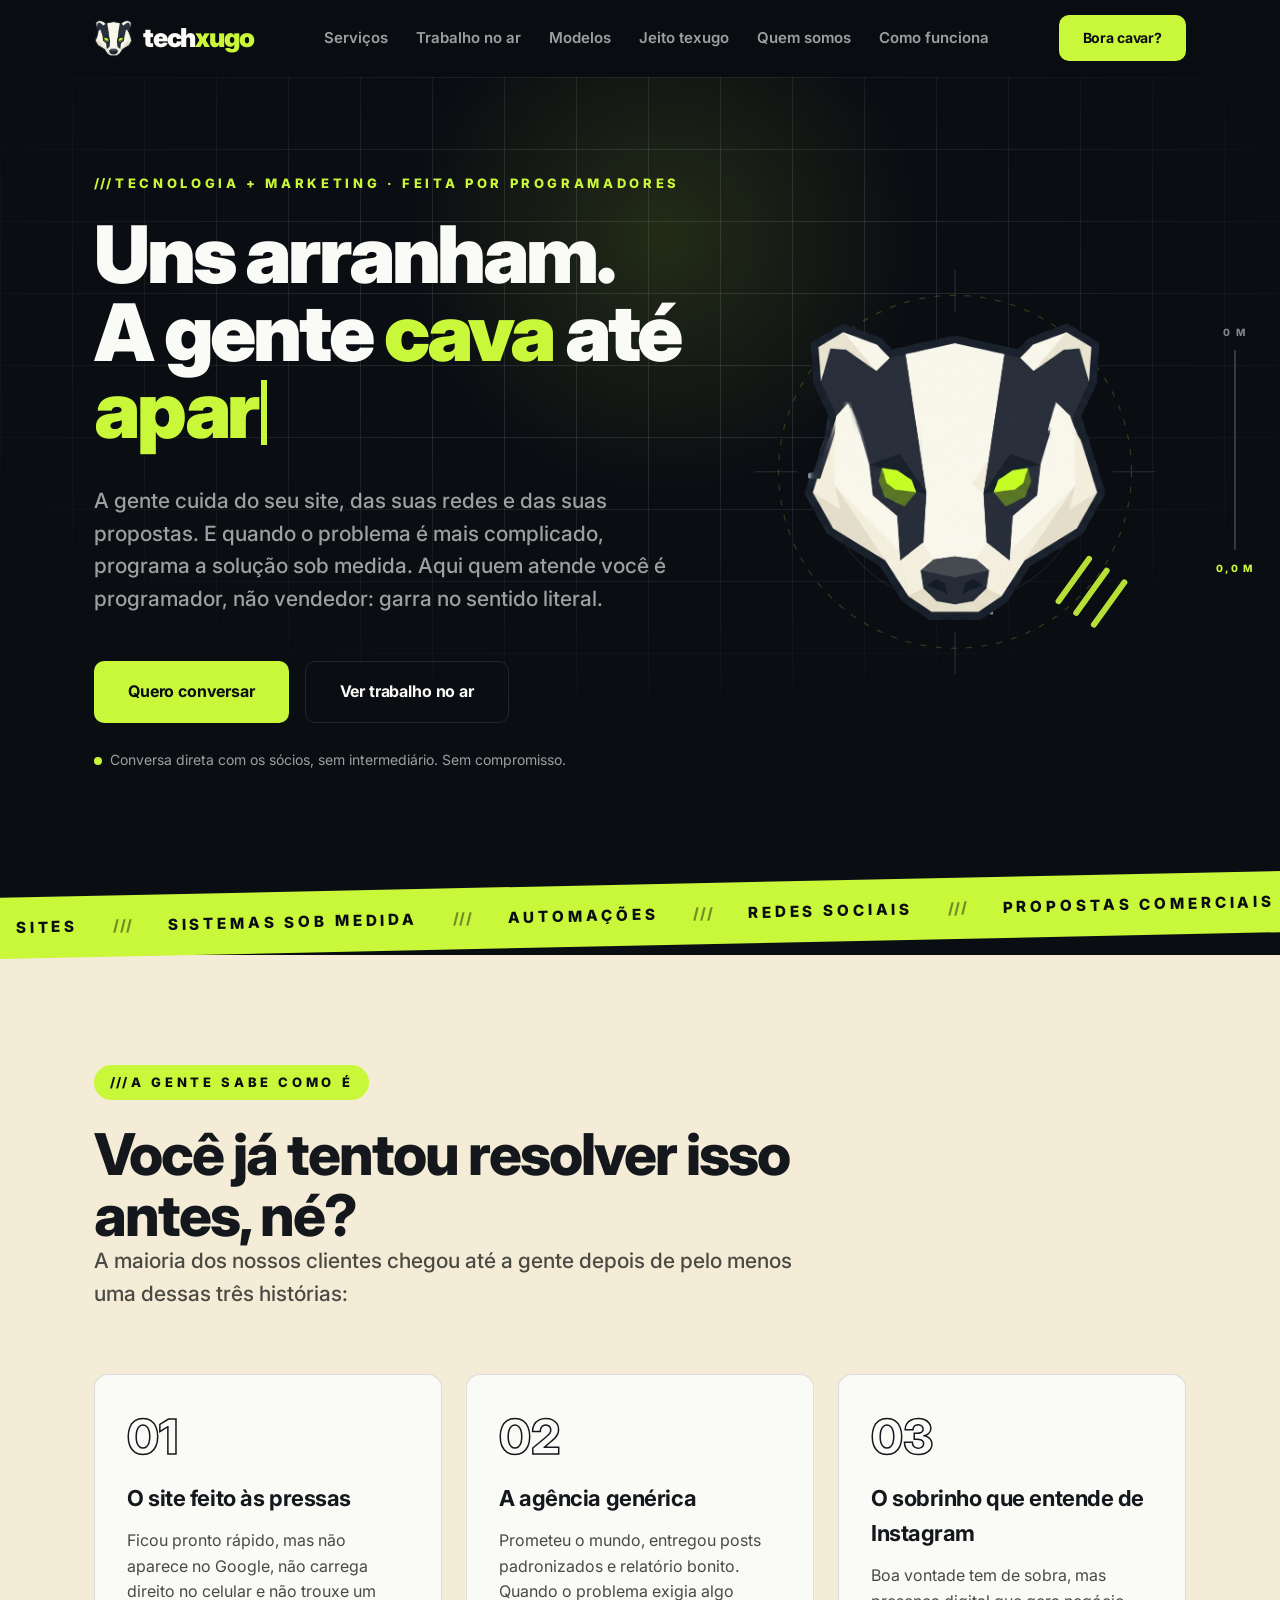
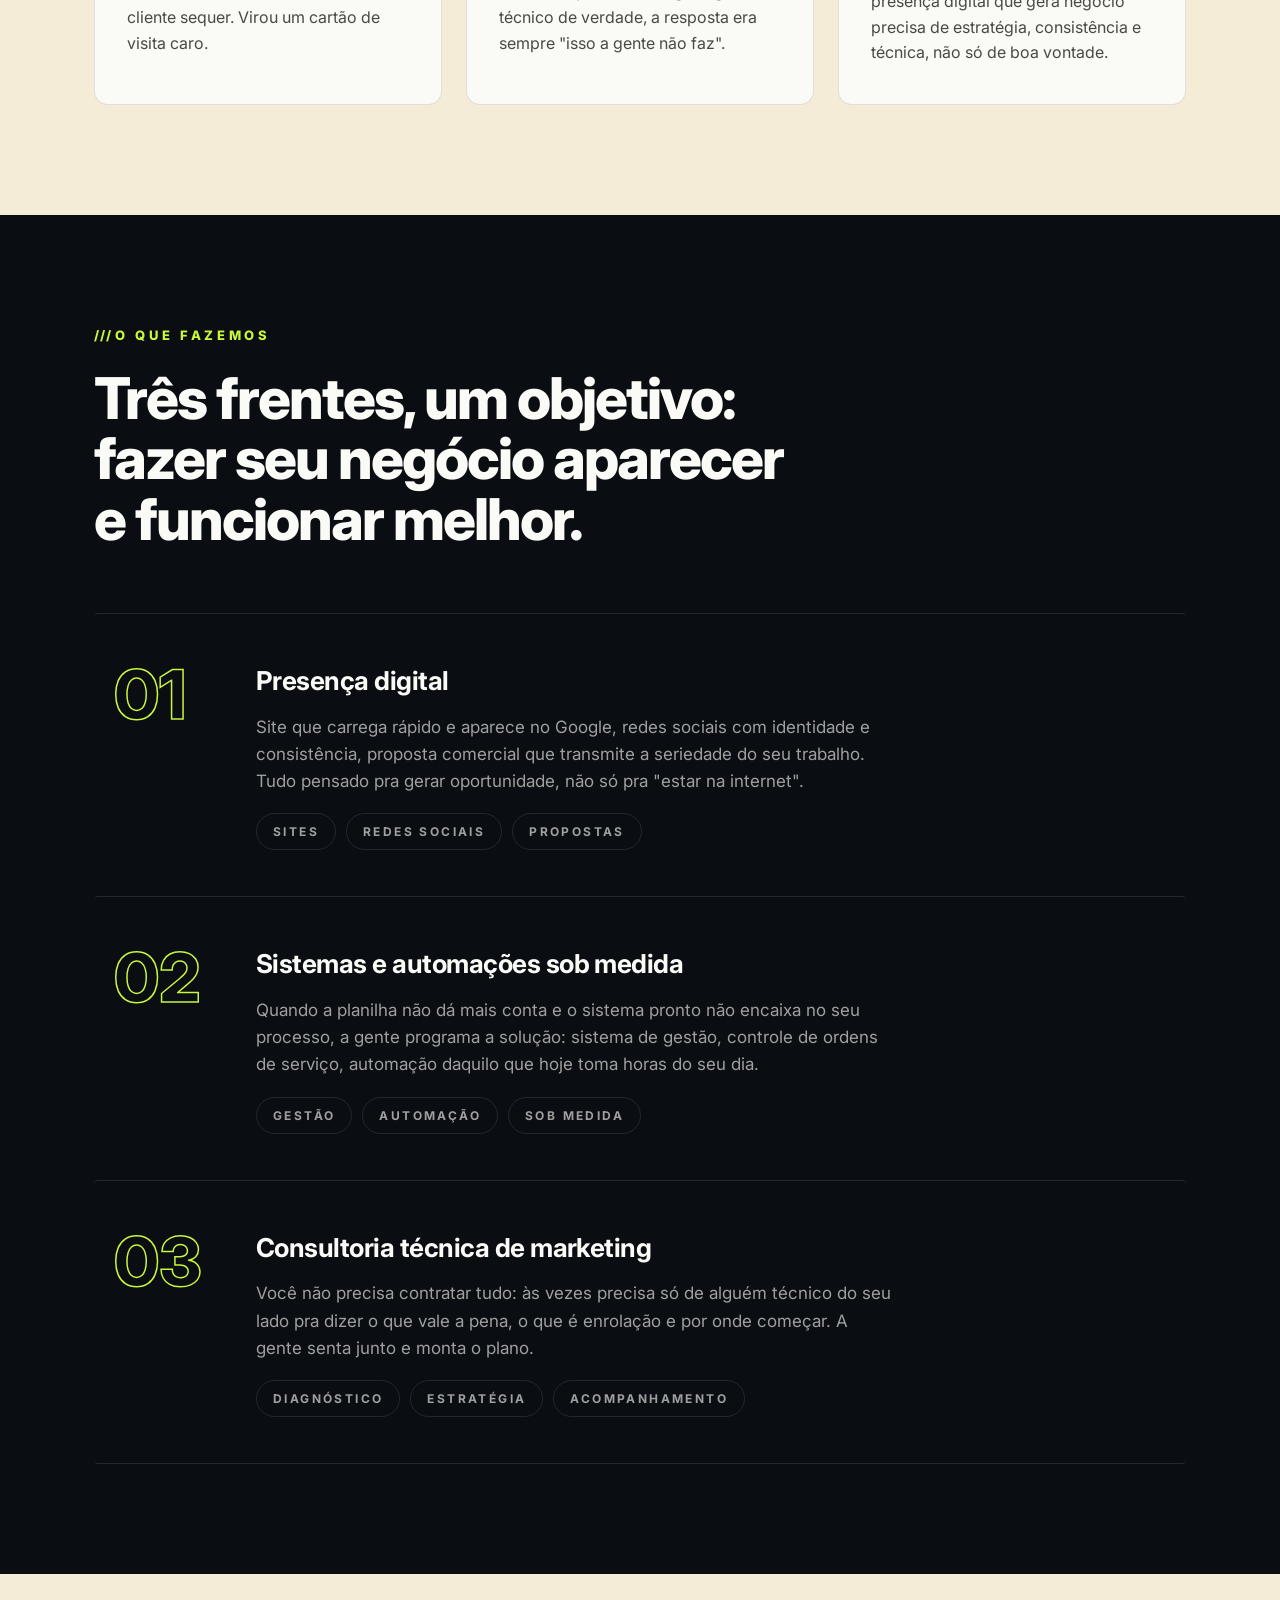
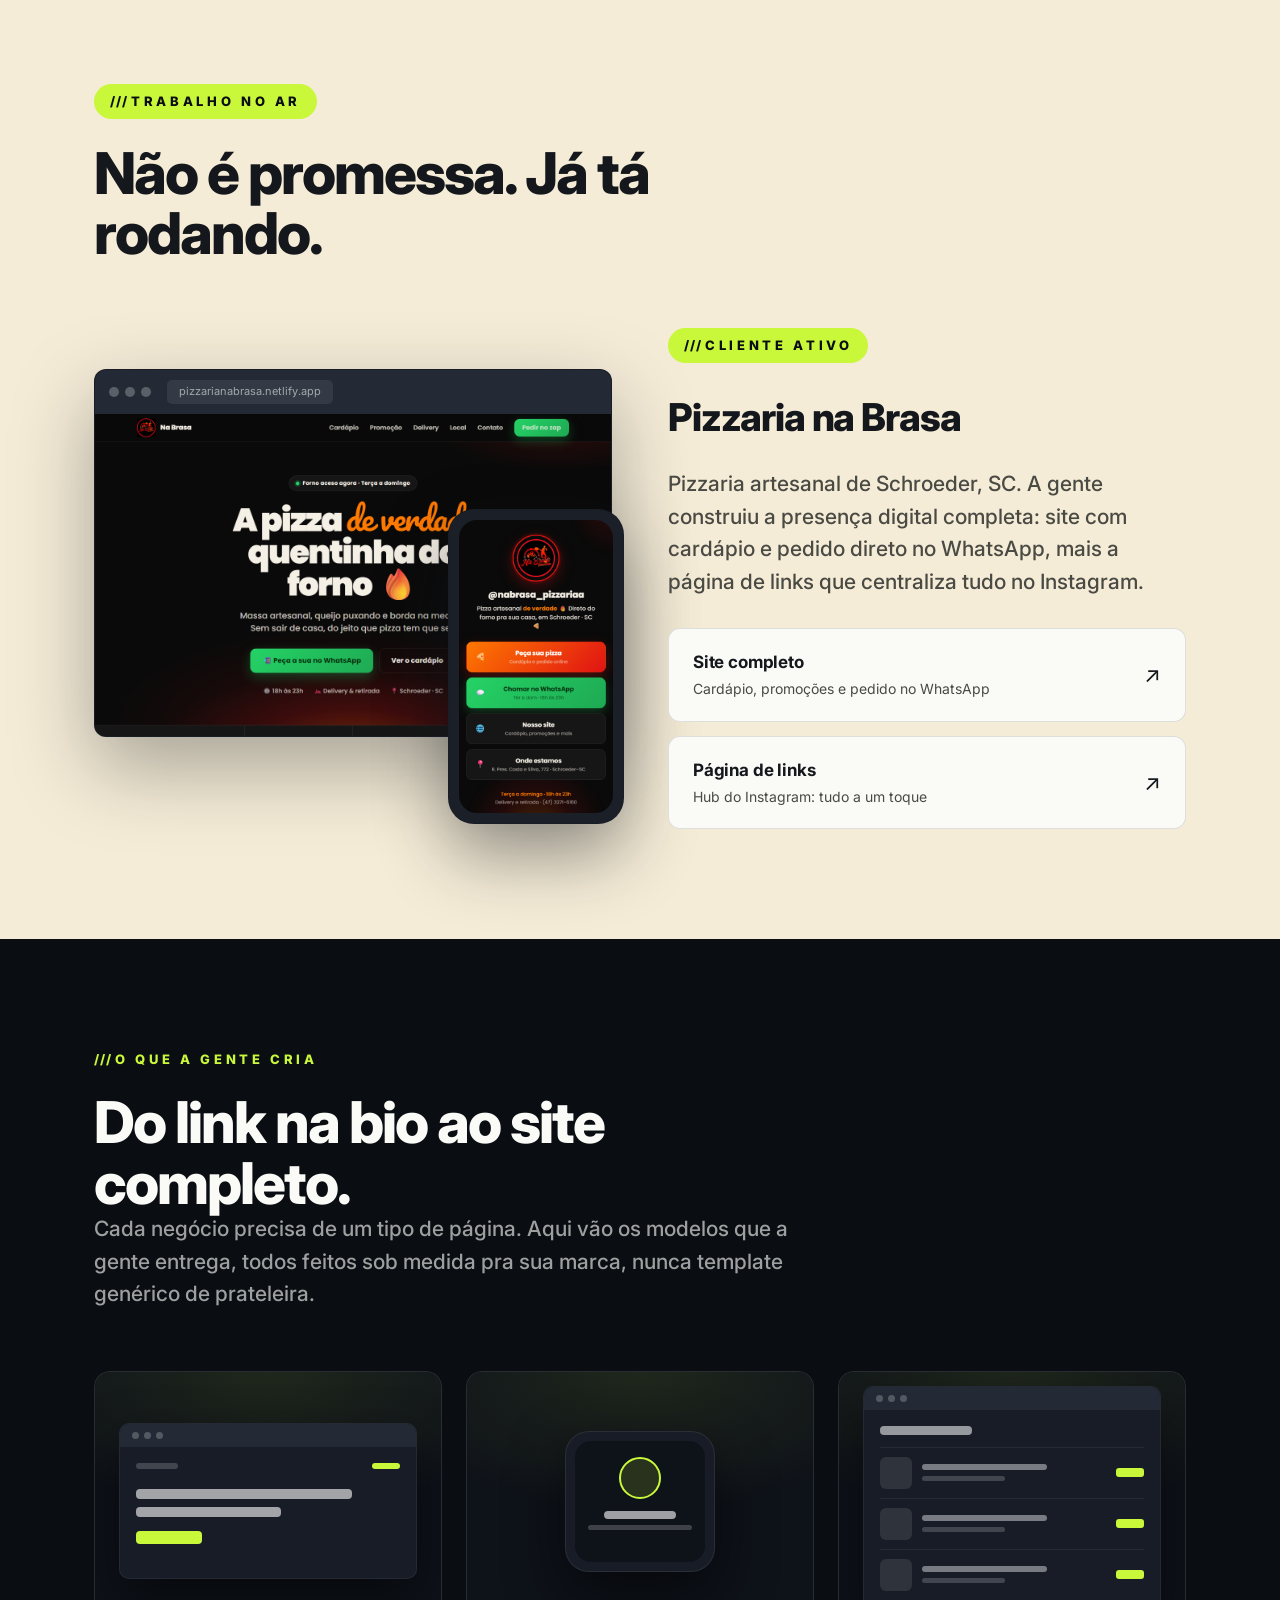
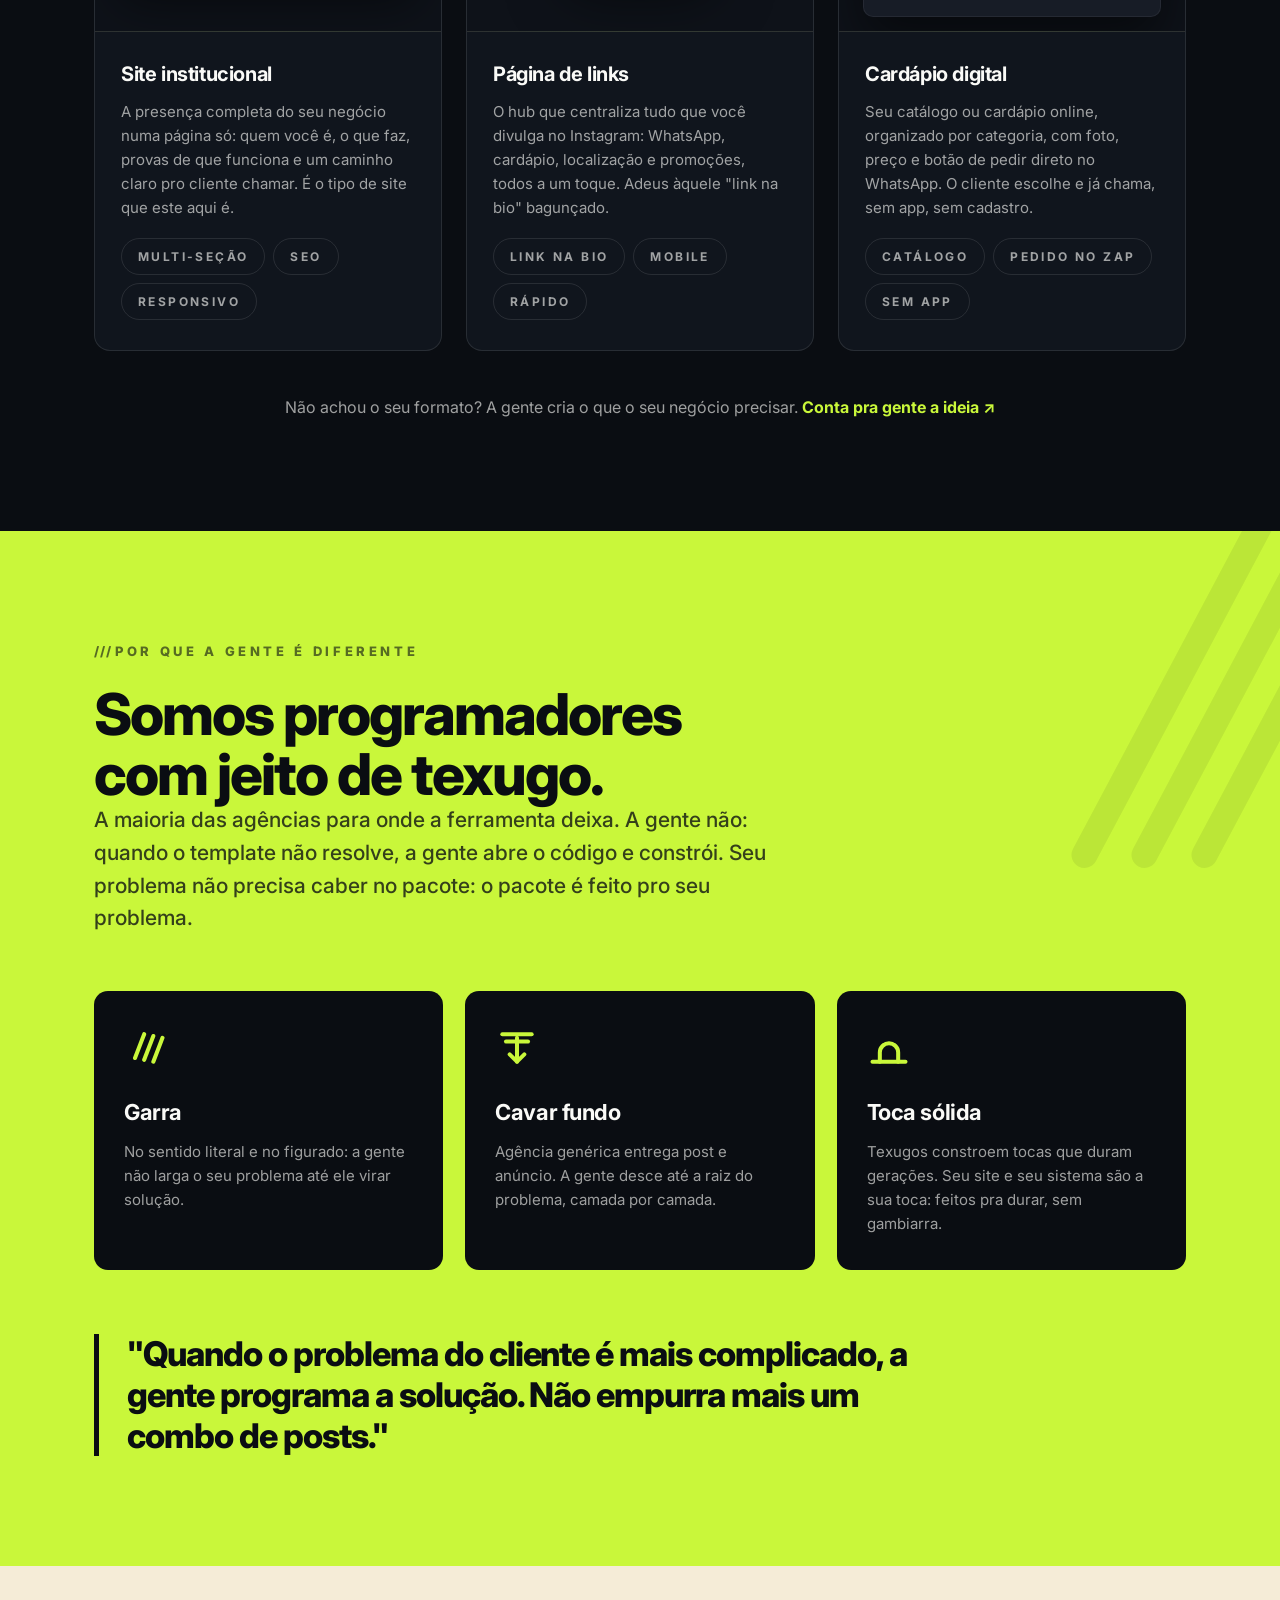
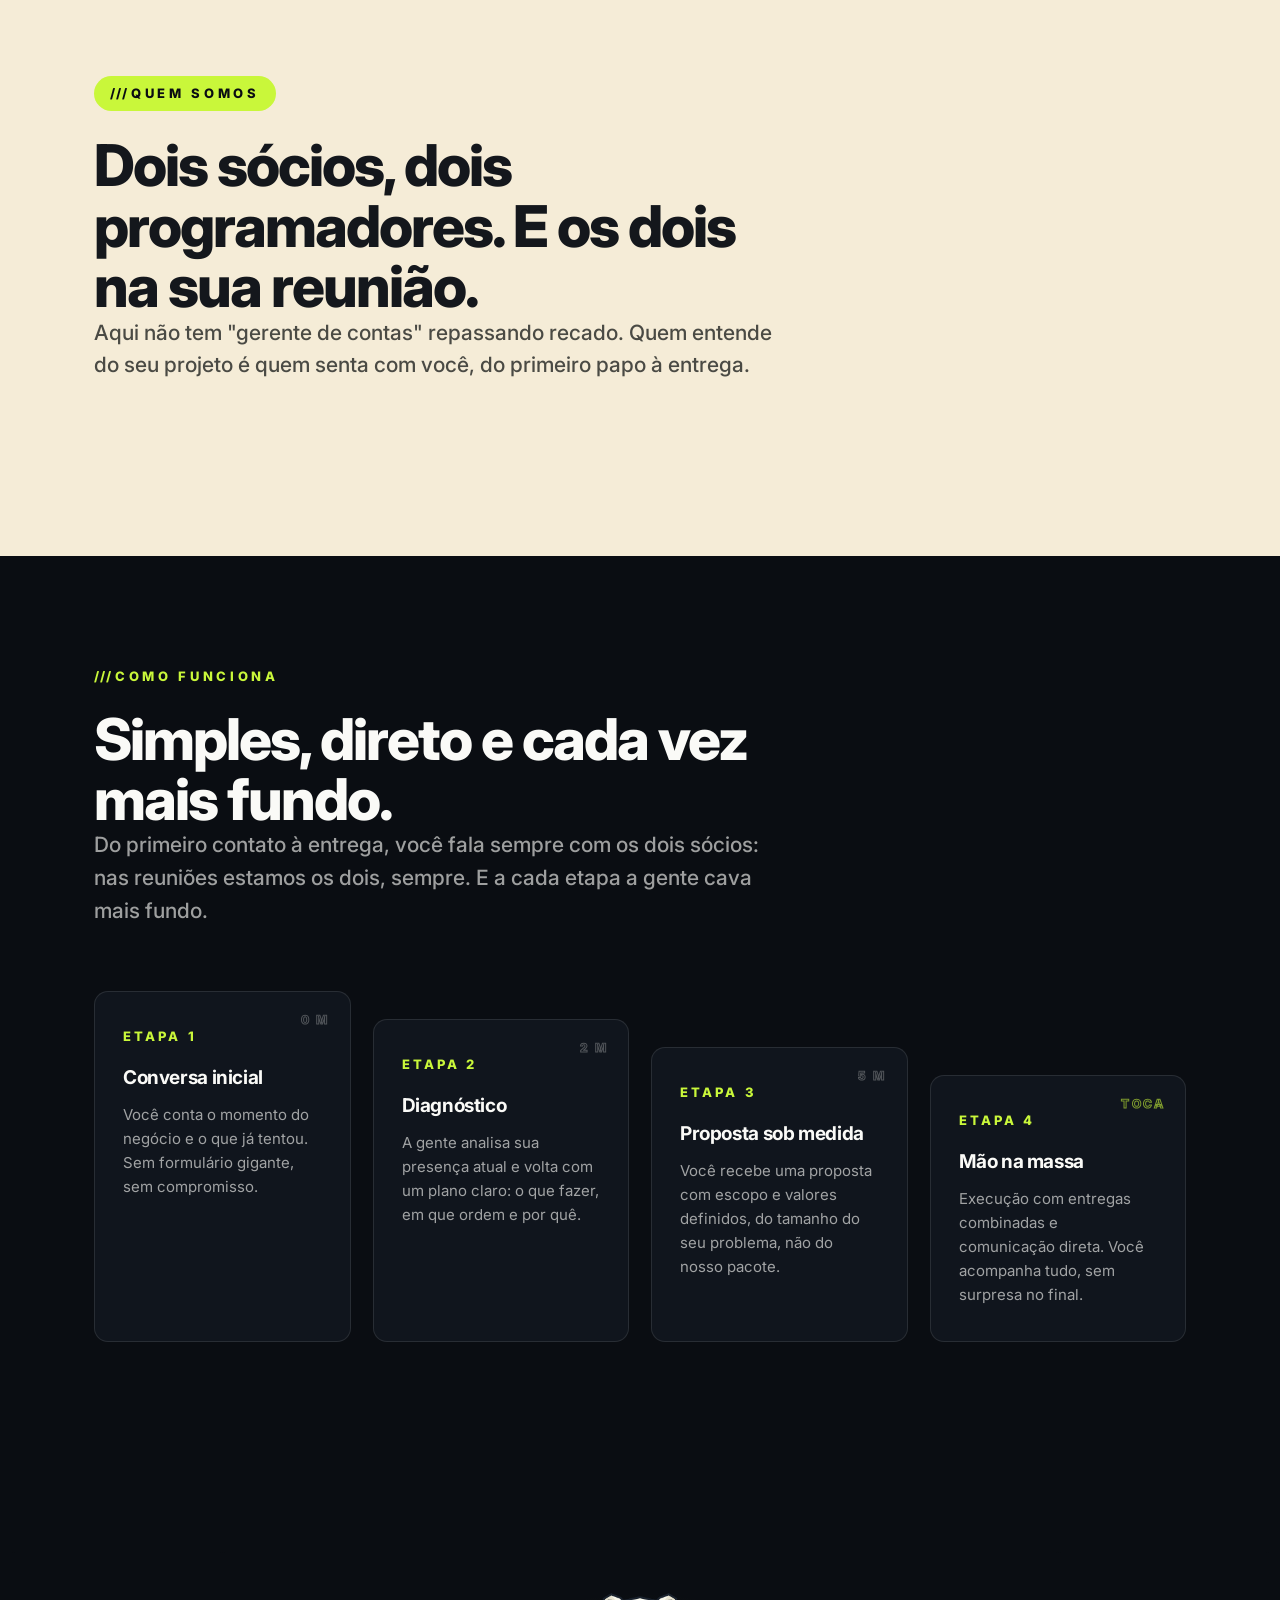
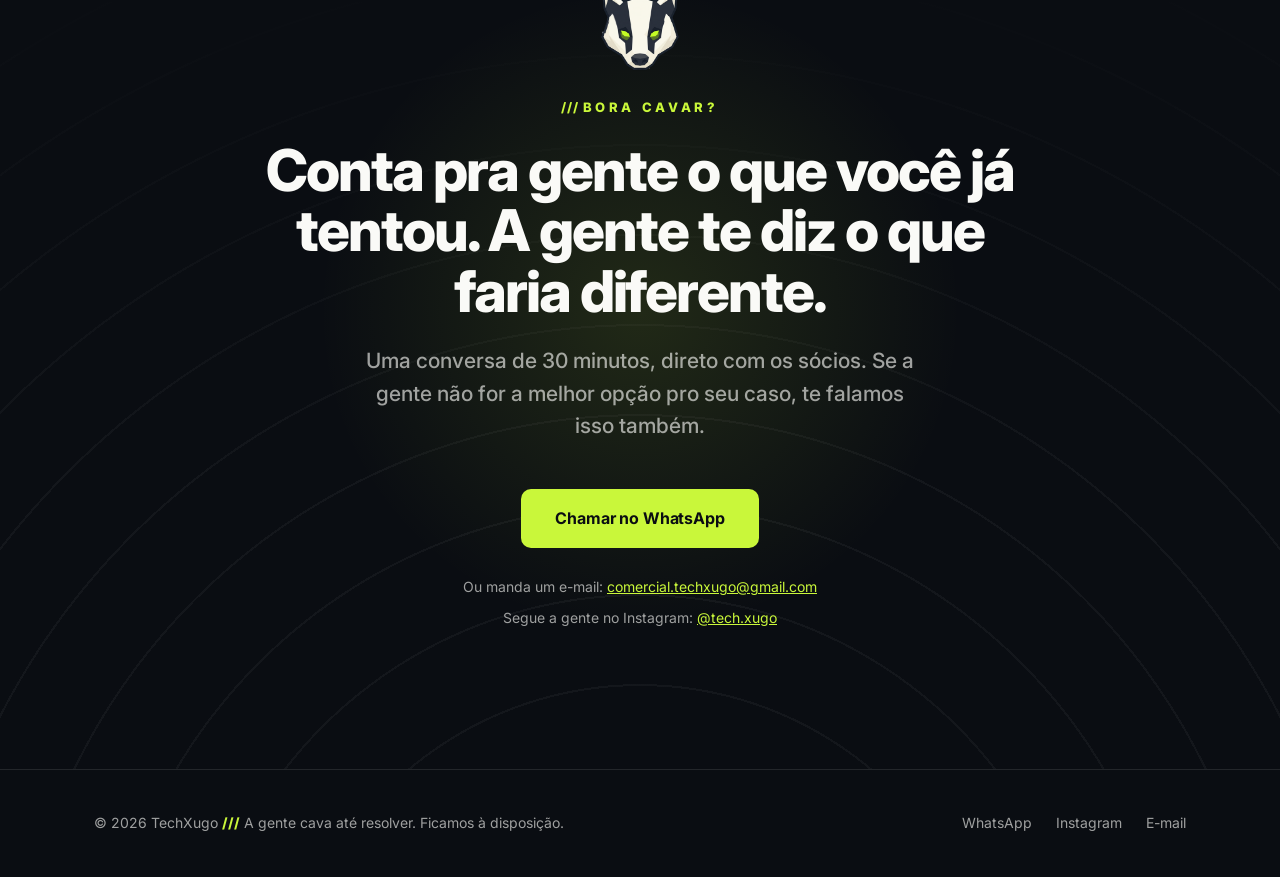
==== commit d344b982: "fix(contact): Correção do e-mail de contato" ====
--- a/index.html
+++ b/index.html
@@ -496,7 +496,7 @@
         Chamar no WhatsApp
       </a>
       <p class="hero-note reveal reveal-delay-2" style="margin-top: 28px;">
-        Ou manda um e-mail: <a href="mailto:techxugo7@gmail.com">techxugo7@gmail.com</a>
+        Ou manda um e-mail: <a href="mailto:comercial.techxugo@gmail.com">comercial.techxugo@gmail.com</a>
       </p>
       <p class="hero-note reveal reveal-delay-2" style="margin-top: 8px;">
         Segue a gente no Instagram: <a href="https://instagram.com/tech.xugo" target="_blank" rel="noopener">@tech.xugo</a>
@@ -511,7 +511,7 @@
       <div class="footer-links">
         <a href="https://wa.me/5547999712317" target="_blank" rel="noopener">WhatsApp</a>
         <a href="https://instagram.com/tech.xugo" target="_blank" rel="noopener">Instagram</a>
-        <a href="mailto:techxugo7@gmail.com">E-mail</a>
+        <a href="mailto:comercial.techxugo@gmail.com">E-mail</a>
       </div>
     </div>
   </footer>
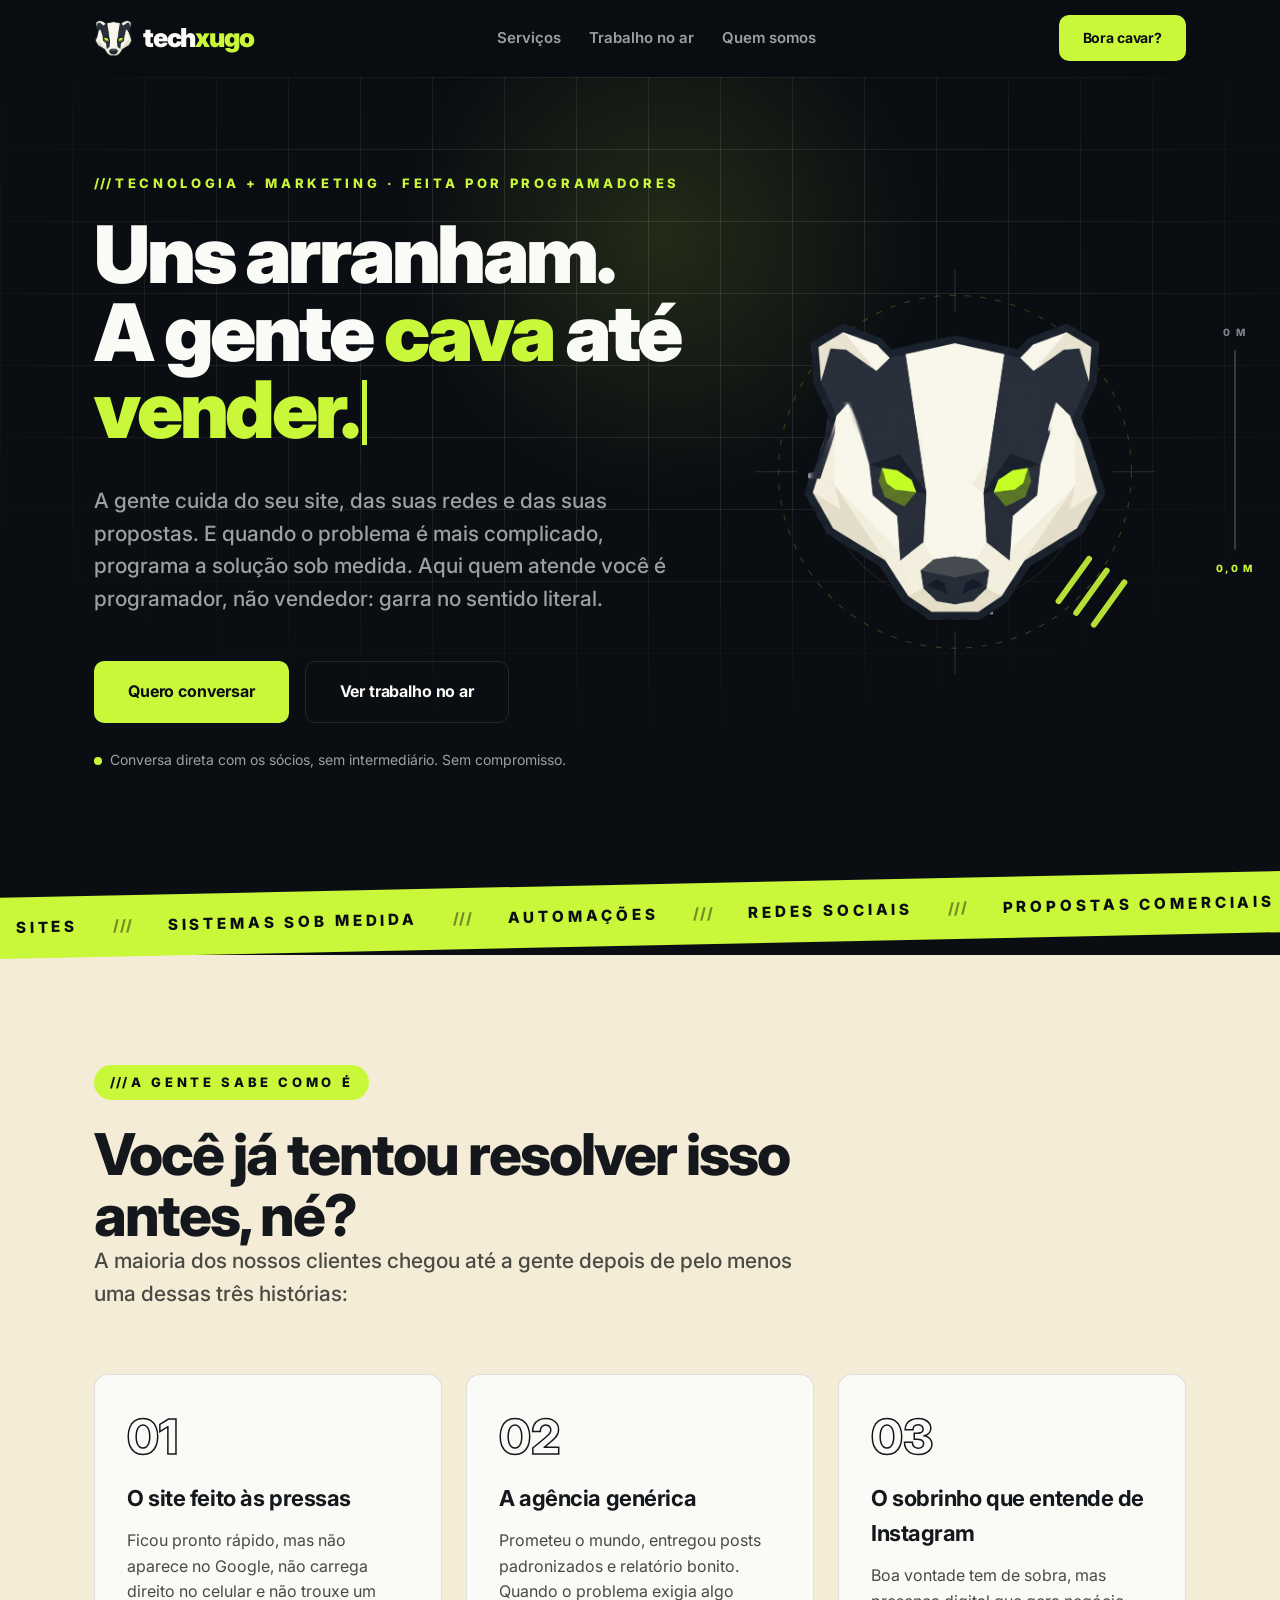
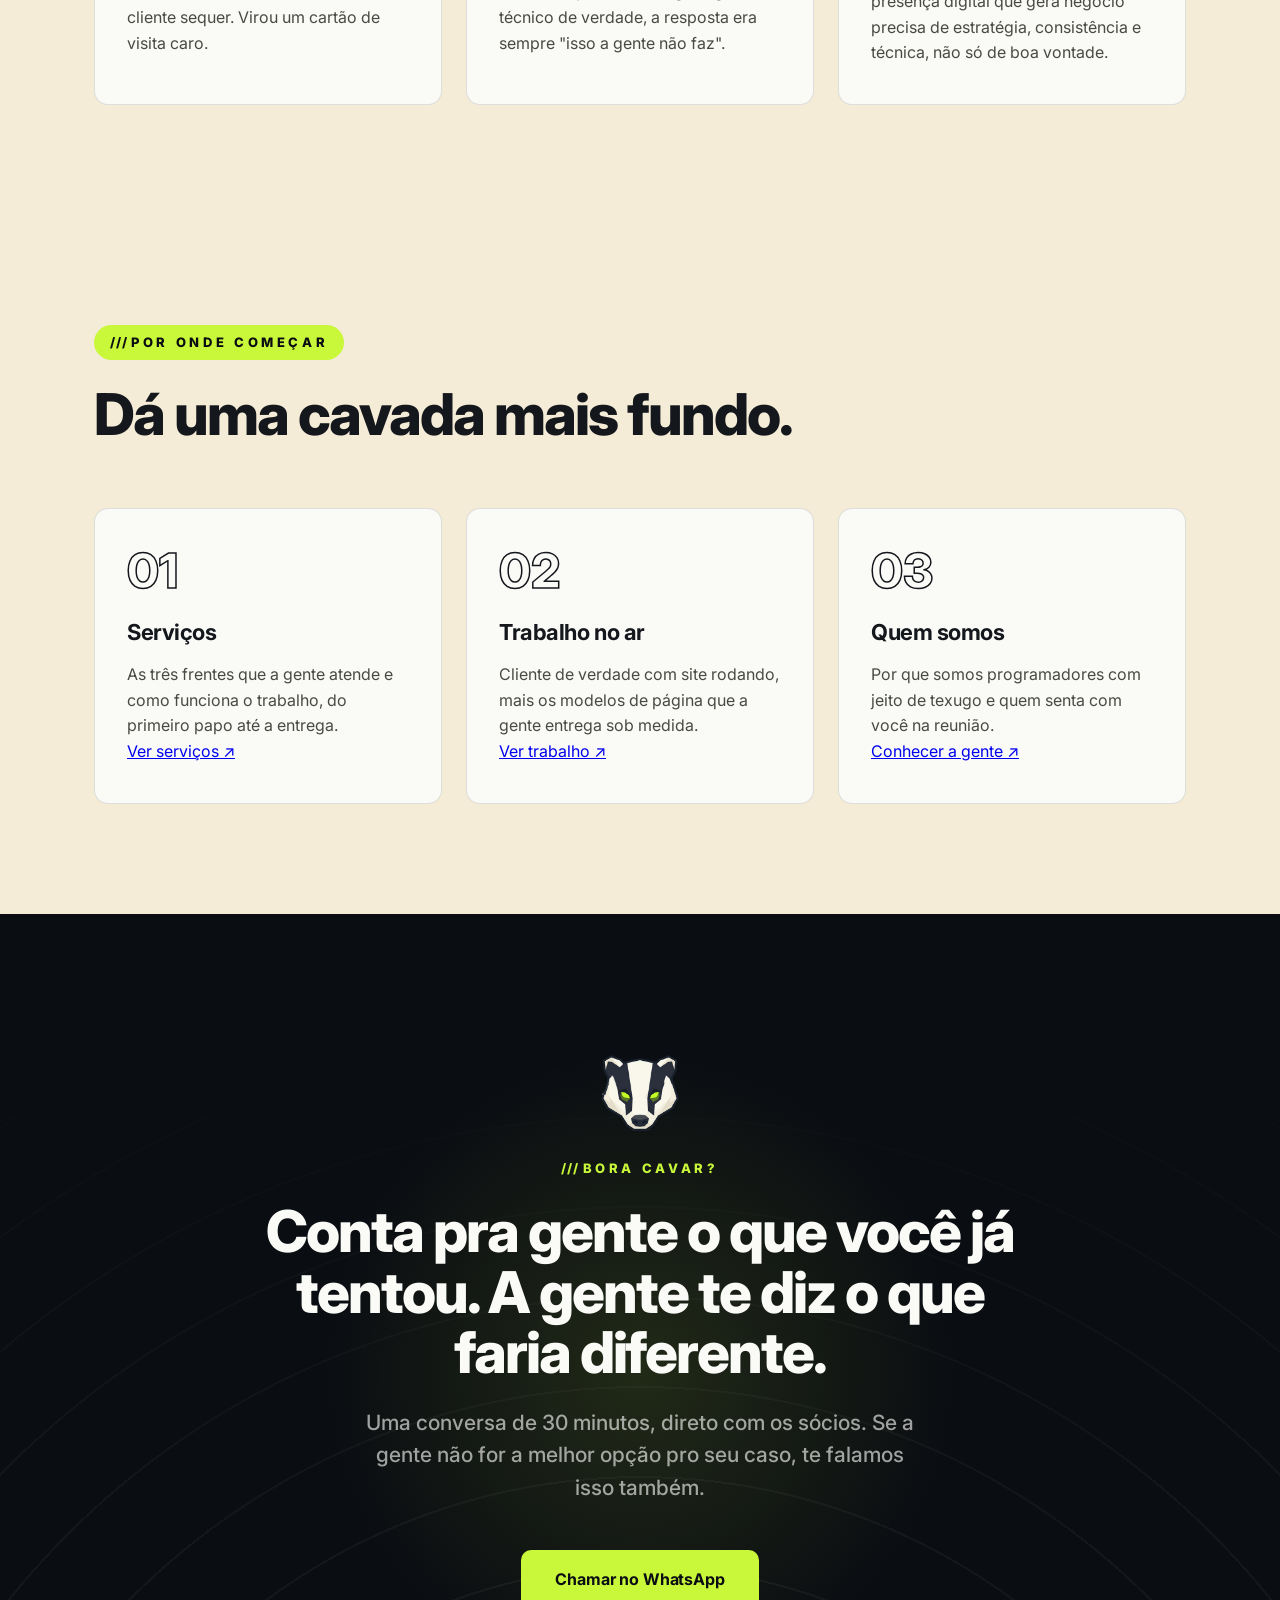
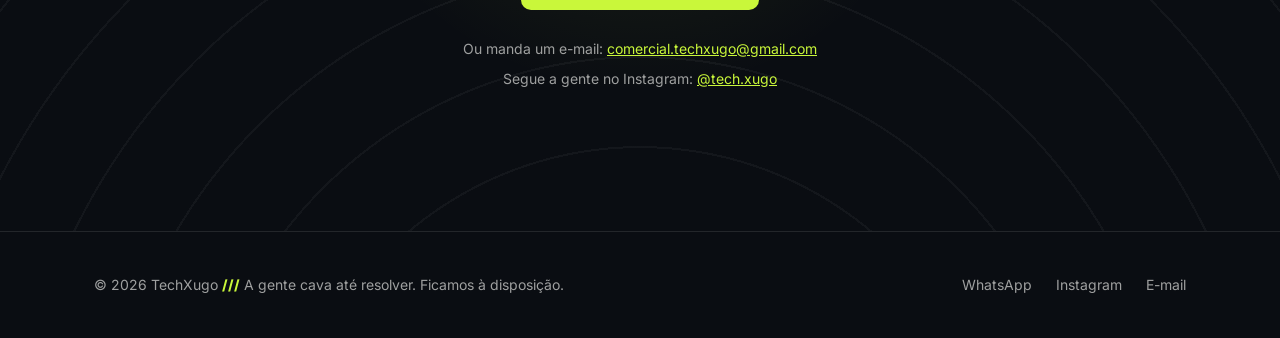
==== commit 70469051: "refactor(site): quebra a home em quatro páginas A home era um one-page com sete seções: muita inform" ====
--- a/index.html
+++ b/index.html
@@ -5,7 +5,7 @@
   <meta name="viewport" content="width=device-width, initial-scale=1.0">
   <meta name="theme-color" content="#0A0D12">
   <title>techxugo</title>
-  <meta name="description" content="techxugo">
+  <meta name="description" content="Tecnologia e marketing digital feitos por programadores: site, redes sociais e sistemas sob medida pro seu negócio.">
   <link rel="icon" type="image/png" href="assets/texugo-256.png">
   <link rel="preconnect" href="https://fonts.googleapis.com">
   <link rel="preconnect" href="https://fonts.gstatic.com" crossorigin>
@@ -21,20 +21,18 @@
     <span class="prof-label">0,0 m</span>
   </div>
 
+
   <!-- ============ HEADER ============ -->
   <header>
     <div class="container nav">
-      <a class="logo" href="#" aria-label="TechXugo">
+      <a class="logo" href="index.html" aria-label="TechXugo">
         <img class="logo-mark" src="assets/texugo-256.png" alt="Mascote texugo TechXugo" width="42" height="41">
         <span class="logo-word">tech<span class="volt">xugo</span></span>
       </a>
       <ul class="nav-links">
-        <li><a href="#servicos">Serviços</a></li>
-        <li><a href="#portfolio">Trabalho no ar</a></li>
-        <li><a href="#modelos">Modelos</a></li>
-        <li><a href="#diferencial">Jeito texugo</a></li>
-        <li><a href="#socios">Quem somos</a></li>
-        <li><a href="#processo">Como funciona</a></li>
+        <li><a href="servicos/">Serviços</a></li>
+        <li><a href="trabalho/">Trabalho no ar</a></li>
+        <li><a href="sobre/">Quem somos</a></li>
       </ul>
       <a class="btn btn-primary" href="#contato">Bora cavar?</a>
       <button class="hamburger" aria-label="Abrir menu">
@@ -42,12 +40,9 @@
       </button>
     </div>
     <nav class="mobile-menu">
-      <a href="#servicos">Serviços</a>
-      <a href="#portfolio">Trabalho no ar</a>
-      <a href="#modelos">Modelos</a>
-      <a href="#diferencial">Jeito texugo</a>
-      <a href="#socios">Quem somos</a>
-      <a href="#processo">Como funciona</a>
+      <a href="servicos/">Serviços</a>
+      <a href="trabalho/">Trabalho no ar</a>
+      <a href="sobre/">Quem somos</a>
       <a href="#contato">Bora cavar? →</a>
     </nav>
   </header>
@@ -69,7 +64,7 @@
         </p>
         <div class="hero-ctas">
           <a class="btn btn-primary" href="#contato">Quero conversar</a>
-          <a class="btn btn-ghost" href="#portfolio">Ver trabalho no ar</a>
+          <a class="btn btn-ghost" href="trabalho/">Ver trabalho no ar</a>
         </div>
         <p class="hero-note"><span class="dot"></span>Conversa direta com os sócios, sem intermediário. Sem compromisso.</p>
       </div>
@@ -147,338 +142,46 @@
     </div>
   </section>
 
-  <!-- ============ SERVIÇOS ============ -->
-  <section class="servicos" id="servicos">
+
+  <!-- ============ ATALHOS PRAS PÁGINAS ============ -->
+  <section class="section-light">
     <div class="container">
       <div class="section-head reveal">
-        <span class="eyebrow">O que fazemos</span>
-        <h2>Três frentes, um objetivo: fazer seu negócio aparecer e funcionar melhor.</h2>
-        <!-- <div class="garra-rule"><span></span><span></span><span></span></div> -->
-      </div>
-
-      <div class="servico reveal">
-        <span class="num">01</span>
-        <div>
-          <h3>Presença digital</h3>
-          <p>
-            Site que carrega rápido e aparece no Google, redes sociais com identidade
-            e consistência, proposta comercial que transmite a seriedade do seu trabalho.
-            Tudo pensado pra gerar oportunidade, não só pra "estar na internet".
-          </p>
-          <div class="tags">
-            <span class="tag">Sites</span>
-            <span class="tag">Redes sociais</span>
-            <span class="tag">Propostas</span>
-          </div>
-        </div>
-      </div>
-
-      <div class="servico reveal">
-        <span class="num">02</span>
-        <div>
-          <h3>Sistemas e automações sob medida</h3>
-          <p>
-            Quando a planilha não dá mais conta e o sistema pronto não encaixa no seu
-            processo, a gente programa a solução: sistema de gestão, controle de ordens
-            de serviço, automação daquilo que hoje toma horas do seu dia.
-          </p>
-          <div class="tags">
-            <span class="tag">Gestão</span>
-            <span class="tag">Automação</span>
-            <span class="tag">Sob medida</span>
-          </div>
-        </div>
-      </div>
-
-      <div class="servico reveal">
-        <span class="num">03</span>
-        <div>
-          <h3>Consultoria técnica de marketing</h3>
-          <p>
-            Você não precisa contratar tudo: às vezes precisa só de alguém técnico do
-            seu lado pra dizer o que vale a pena, o que é enrolação e por onde começar.
-            A gente senta junto e monta o plano.
-          </p>
-          <div class="tags">
-            <span class="tag">Diagnóstico</span>
-            <span class="tag">Estratégia</span>
-            <span class="tag">Acompanhamento</span>
-          </div>
-        </div>
-      </div>
-    </div>
-  </section>
-
-  <!-- ============ PORTFÓLIO ============ -->
-  <section class="section-light" id="portfolio">
-    <div class="container">
-      <div class="section-head reveal">
-        <span class="eyebrow">Trabalho no ar</span>
-        <h2>Não é promessa. Já tá rodando.</h2>
-        <!-- <div class="garra-rule"><span></span><span></span><span></span></div> -->
-      </div>
-      <div class="portfolio-case">
-        <div class="case-visual reveal">
-          <div class="browser-frame">
-            <div class="browser-bar">
-              <i></i><i></i><i></i>
-              <i class="url">pizzarianabrasa.netlify.app</i>
-            </div>
-            <img src="assets/case-pizzaria-site.png" alt="Site da Pizzaria na Brasa, página inicial com pedido pelo WhatsApp">
-          </div>
-          <div class="phone-frame">
-            <img src="assets/case-pizzaria-links.png" alt="Página de links da Pizzaria na Brasa no celular">
-          </div>
-        </div>
-        <div class="case-info reveal reveal-delay-1">
-          <span class="eyebrow">Cliente ativo</span>
-          <h3>Pizzaria na Brasa</h3>
-          <p class="lead">
-            Pizzaria artesanal de Schroeder, SC. A gente construiu a presença digital
-            completa: site com cardápio e pedido direto no WhatsApp, mais a página de
-            links que centraliza tudo no Instagram.
-          </p>
-          <div class="case-links">
-            <a class="case-link" href="https://pizzarianabrasa.netlify.app/" target="_blank" rel="noopener">
-              <span>
-                <strong>Site completo</strong>
-                <small>Cardápio, promoções e pedido no WhatsApp</small>
-              </span>
-              <span class="arrow">↗</span>
-            </a>
-            <a class="case-link" href="https://pizzarianabrasa.netlify.app/bio/" target="_blank" rel="noopener">
-              <span>
-                <strong>Página de links</strong>
-                <small>Hub do Instagram: tudo a um toque</small>
-              </span>
-              <span class="arrow">↗</span>
-            </a>
-          </div>
-        </div>
-      </div>
-    </div>
-  </section>
-
-  <!-- ============ MODELOS (VITRINE DE SOLUÇÕES) ============ -->
-  <section class="modelos" id="modelos">
-    <div class="container">
-      <div class="section-head reveal">
-        <span class="eyebrow">O que a gente cria</span>
-        <h2>Do link na bio ao site completo.</h2>
-        <!-- <div class="garra-rule"><span></span><span></span><span></span></div> -->
-        <p class="lead">
-          Cada negócio precisa de um tipo de página. Aqui vão os modelos que a
-          gente entrega, todos feitos sob medida pra sua marca, nunca template
-          genérico de prateleira.
-        </p>
-      </div>
-
-      <div class="modelos-grid">
-
-        <!-- Modelo 1: Site institucional -->
-        <div class="modelo reveal">
-          <div class="modelo-preview">
-            <div class="mock mock-browser">
-              <div class="mock-bar"><i></i><i></i><i></i></div>
-              <div class="mock-screen">
-                <div class="mock-nav"><span></span><span class="mock-pill"></span></div>
-                <div class="mock-hero">
-                  <div class="mock-h"></div>
-                  <div class="mock-h short"></div>
-                  <div class="mock-btn"></div>
-                </div>
-                <!-- <div class="mock-cards"><div></div><div></div><div></div></div> -->
-              </div>
-            </div>
-          </div>
-          <div class="modelo-body">
-            <h3>Site institucional</h3>
-            <p>
-              A presença completa do seu negócio numa página só: quem você é, o
-              que faz, provas de que funciona e um caminho claro pro cliente
-              chamar. É o tipo de site que este aqui é.
-            </p>
-            <div class="tags">
-              <span class="tag">Multi-seção</span>
-              <span class="tag">SEO</span>
-              <span class="tag">Responsivo</span>
-            </div>
-          </div>
-        </div>
-
-        <!-- Modelo 2: Página de links -->
-        <div class="modelo reveal reveal-delay-1">
-          <div class="modelo-preview">
-            <div class="mock mock-phone">
-              <div class="mock-phone-screen">
-                <div class="mock-avatar"></div>
-                <div class="mock-name"></div>
-                <div class="mock-sub"></div>
-                <div class="mock-linklist">
-                  <!-- <span></span><span class="on"></span><span></span><span></span> -->
-                </div>
-              </div>
-            </div>
-          </div>
-          <div class="modelo-body">
-            <h3>Página de links</h3>
-            <p>
-              O hub que centraliza tudo que você divulga no Instagram: WhatsApp,
-              cardápio, localização e promoções, todos a um toque. Adeus àquele
-              "link na bio" bagunçado.
-            </p>
-            <div class="tags">
-              <span class="tag">Link na bio</span>
-              <span class="tag">Mobile</span>
-              <span class="tag">Rápido</span>
-            </div>
-          </div>
-        </div>
-
-        <!-- Modelo 3: Cardápio digital -->
-        <div class="modelo reveal reveal-delay-2">
-          <div class="modelo-preview">
-            <div class="mock mock-browser mock-menu">
-              <div class="mock-bar"><i></i><i></i><i></i></div>
-              <div class="mock-screen">
-                <div class="mock-menu-head"><span></span></div>
-                <div class="mock-row"><div class="thumb"></div><div class="lines"><b></b><i></i></div><div class="price"></div></div>
-                <div class="mock-row"><div class="thumb"></div><div class="lines"><b></b><i></i></div><div class="price"></div></div>
-                <div class="mock-row"><div class="thumb"></div><div class="lines"><b></b><i></i></div><div class="price"></div></div>
-              </div>
-            </div>
-          </div>
-          <div class="modelo-body">
-            <h3>Cardápio digital</h3>
-            <p>
-              Seu catálogo ou cardápio online, organizado por categoria, com foto,
-              preço e botão de pedir direto no WhatsApp. O cliente escolhe e já
-              chama, sem app, sem cadastro.
-            </p>
-            <div class="tags">
-              <span class="tag">Catálogo</span>
-              <span class="tag">Pedido no zap</span>
-              <span class="tag">Sem app</span>
-            </div>
-          </div>
-        </div>
-
-      </div>
-
-      <p class="modelos-foot reveal">
-        Não achou o seu formato? A gente cria o que o seu negócio precisar.
-        <a href="#contato">Conta pra gente a ideia ↗</a>
-      </p>
-    </div>
-  </section>
-
-  <!-- ============ JEITO TEXUGO (DIFERENCIAL) ============ -->
-  <section class="diferencial" id="diferencial">
-    <div class="garra-gigante" aria-hidden="true"><span></span><span></span><span></span></div>
-    <div class="container">
-      <div class="section-head reveal">
-        <span class="eyebrow">Por que a gente é diferente</span>
-        <h2>Somos programadores com jeito de texugo.</h2>
-        <!-- <div class="garra-rule"><span></span><span></span><span></span></div> -->
-        <p class="lead">
-          A maioria das agências para onde a ferramenta deixa. A gente não: quando o
-          template não resolve, a gente abre o código e constrói. Seu problema não
-          precisa caber no pacote: o pacote é feito pro seu problema.
-        </p>
-      </div>
-
-      <div class="pilares">
-        <div class="pilar reveal">
-          <svg viewBox="0 0 24 24" fill="none" stroke-width="2.2" stroke-linecap="round">
-            <line x1="6" y1="18" x2="11" y2="5"/>
-            <line x1="11" y1="19" x2="16" y2="6"/>
-            <line x1="16" y1="20" x2="21" y2="7"/>
-          </svg>
-          <h3>Garra</h3>
-          <p>No sentido literal e no figurado: a gente não larga o seu problema até ele virar solução.</p>
-        </div>
-        <div class="pilar reveal reveal-delay-1">
-          <svg viewBox="0 0 24 24" fill="none" stroke-width="2.2" stroke-linecap="round" stroke-linejoin="round">
-            <line x1="4" y1="5" x2="20" y2="5"/>
-            <line x1="6" y1="9" x2="18" y2="9"/>
-            <line x1="12" y1="7" x2="12" y2="20"/>
-            <polyline points="8,16 12,20 16,16"/>
-          </svg>
-          <h3>Cavar fundo</h3>
-          <p>Agência genérica entrega post e anúncio. A gente desce até a raiz do problema, camada por camada.</p>
-        </div>
-        <div class="pilar reveal reveal-delay-2">
-          <svg viewBox="0 0 24 24" fill="none" stroke-width="2.2" stroke-linecap="round" stroke-linejoin="round">
-            <line x1="3" y1="20" x2="21" y2="20"/>
-            <path d="M7 20 v-5 a5 5 0 0 1 10 0 v5"/>
-          </svg>
-          <h3>Toca sólida</h3>
-          <p>Texugos constroem tocas que duram gerações. Seu site e seu sistema são a sua toca: feitos pra durar, sem gambiarra.</p>
-        </div>
-      </div>
-
-      <blockquote class="reveal reveal-delay-1">
-        "Quando o problema do cliente é mais complicado, a gente programa a solução.
-        Não empurra mais um combo de posts."
-      </blockquote>
-    </div>
-  </section>
-
-  <!-- ============ QUEM SOMOS ============ -->
-  <section class="section-light socios" id="socios">
-    <div class="container">
-      <div class="section-head reveal">
-        <span class="eyebrow">Quem somos</span>
-        <h2>Dois sócios, dois programadores. E os dois na sua reunião.</h2>
-        <!-- <div class="garra-rule"><span></span><span></span><span></span></div> -->
-        <p class="lead">
-          Aqui não tem "gerente de contas" repassando recado. Quem entende do seu
-          projeto é quem senta com você, do primeiro papo à entrega.
-        </p>
-      </div>
-    </div>
-  </section>
-
-  <!-- ============ COMO FUNCIONA ============ -->
-  <section class="processo" id="processo">
-    <div class="container">
-      <div class="section-head reveal">
-        <span class="eyebrow">Como funciona</span>
-        <h2>Simples, direto e cada vez mais fundo.</h2>
-        <!-- <div class="garra-rule"><span></span><span></span><span></span></div> -->
-        <p class="lead">
-          Do primeiro contato à entrega, você fala sempre com os dois sócios:
-          nas reuniões estamos os dois, sempre. E a cada etapa a gente cava mais fundo.
-        </p>
-      </div>
-      <div class="passos">
-        <div class="passo reveal">
-          <span class="prof-marca">0 m</span>
-          <span class="num">ETAPA 1</span>
-          <h3>Conversa inicial</h3>
-          <p>Você conta o momento do negócio e o que já tentou. Sem formulário gigante, sem compromisso.</p>
-        </div>
-        <div class="passo reveal reveal-delay-1">
-          <span class="prof-marca">2 m</span>
-          <span class="num">ETAPA 2</span>
-          <h3>Diagnóstico</h3>
-          <p>A gente analisa sua presença atual e volta com um plano claro: o que fazer, em que ordem e por quê.</p>
-        </div>
-        <div class="passo reveal reveal-delay-2">
-          <span class="prof-marca">5 m</span>
-          <span class="num">ETAPA 3</span>
-          <h3>Proposta sob medida</h3>
-          <p>Você recebe uma proposta com escopo e valores definidos, do tamanho do seu problema, não do nosso pacote.</p>
-        </div>
-        <div class="passo reveal reveal-delay-3">
-          <span class="prof-marca">toca</span>
-          <span class="num">ETAPA 4</span>
-          <h3>Mão na massa</h3>
-          <p>Execução com entregas combinadas e comunicação direta. Você acompanha tudo, sem surpresa no final.</p>
-        </div>
-      </div>
-    </div>
-  </section>
+        <span class="eyebrow">Por onde começar</span>
+        <h2>Dá uma cavada mais fundo.</h2>
+      </div>
+      <div class="cards">
+        <div class="card reveal">
+          <span class="num">01</span>
+          <h3>Serviços</h3>
+          <p>
+            As três frentes que a gente atende e como funciona o trabalho, do
+            primeiro papo até a entrega.
+          </p>
+          <p><a href="servicos/">Ver serviços ↗</a></p>
+        </div>
+        <div class="card reveal reveal-delay-1">
+          <span class="num">02</span>
+          <h3>Trabalho no ar</h3>
+          <p>
+            Cliente de verdade com site rodando, mais os modelos de página que
+            a gente entrega sob medida.
+          </p>
+          <p><a href="trabalho/">Ver trabalho ↗</a></p>
+        </div>
+        <div class="card reveal reveal-delay-2">
+          <span class="num">03</span>
+          <h3>Quem somos</h3>
+          <p>
+            Por que somos programadores com jeito de texugo e quem senta com
+            você na reunião.
+          </p>
+          <p><a href="sobre/">Conhecer a gente ↗</a></p>
+        </div>
+      </div>
+    </div>
+  </section>
+
 
   <!-- ============ CTA FINAL ============ -->
   <section class="cta-final" id="contato">
@@ -504,6 +207,7 @@
     </div>
   </section>
 
+
   <!-- ============ FOOTER ============ -->
   <footer>
     <div class="container footer-row">
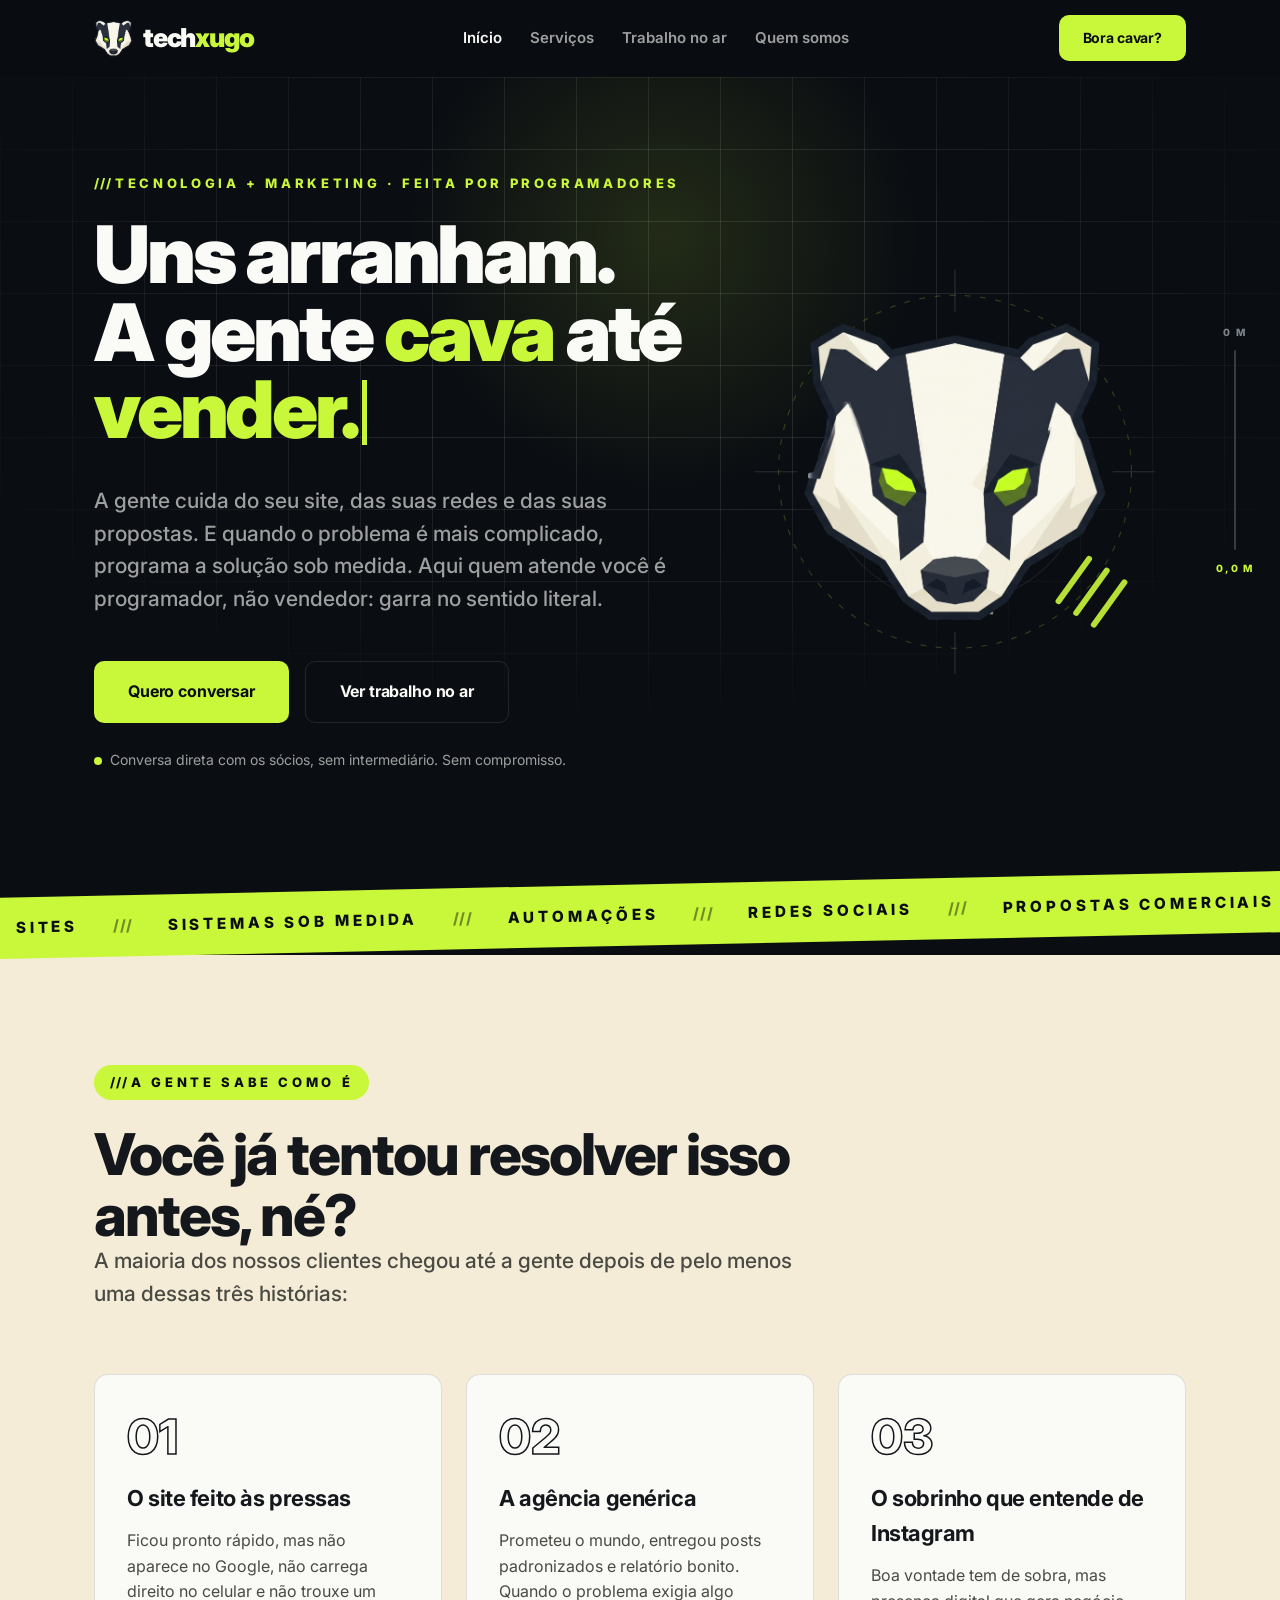
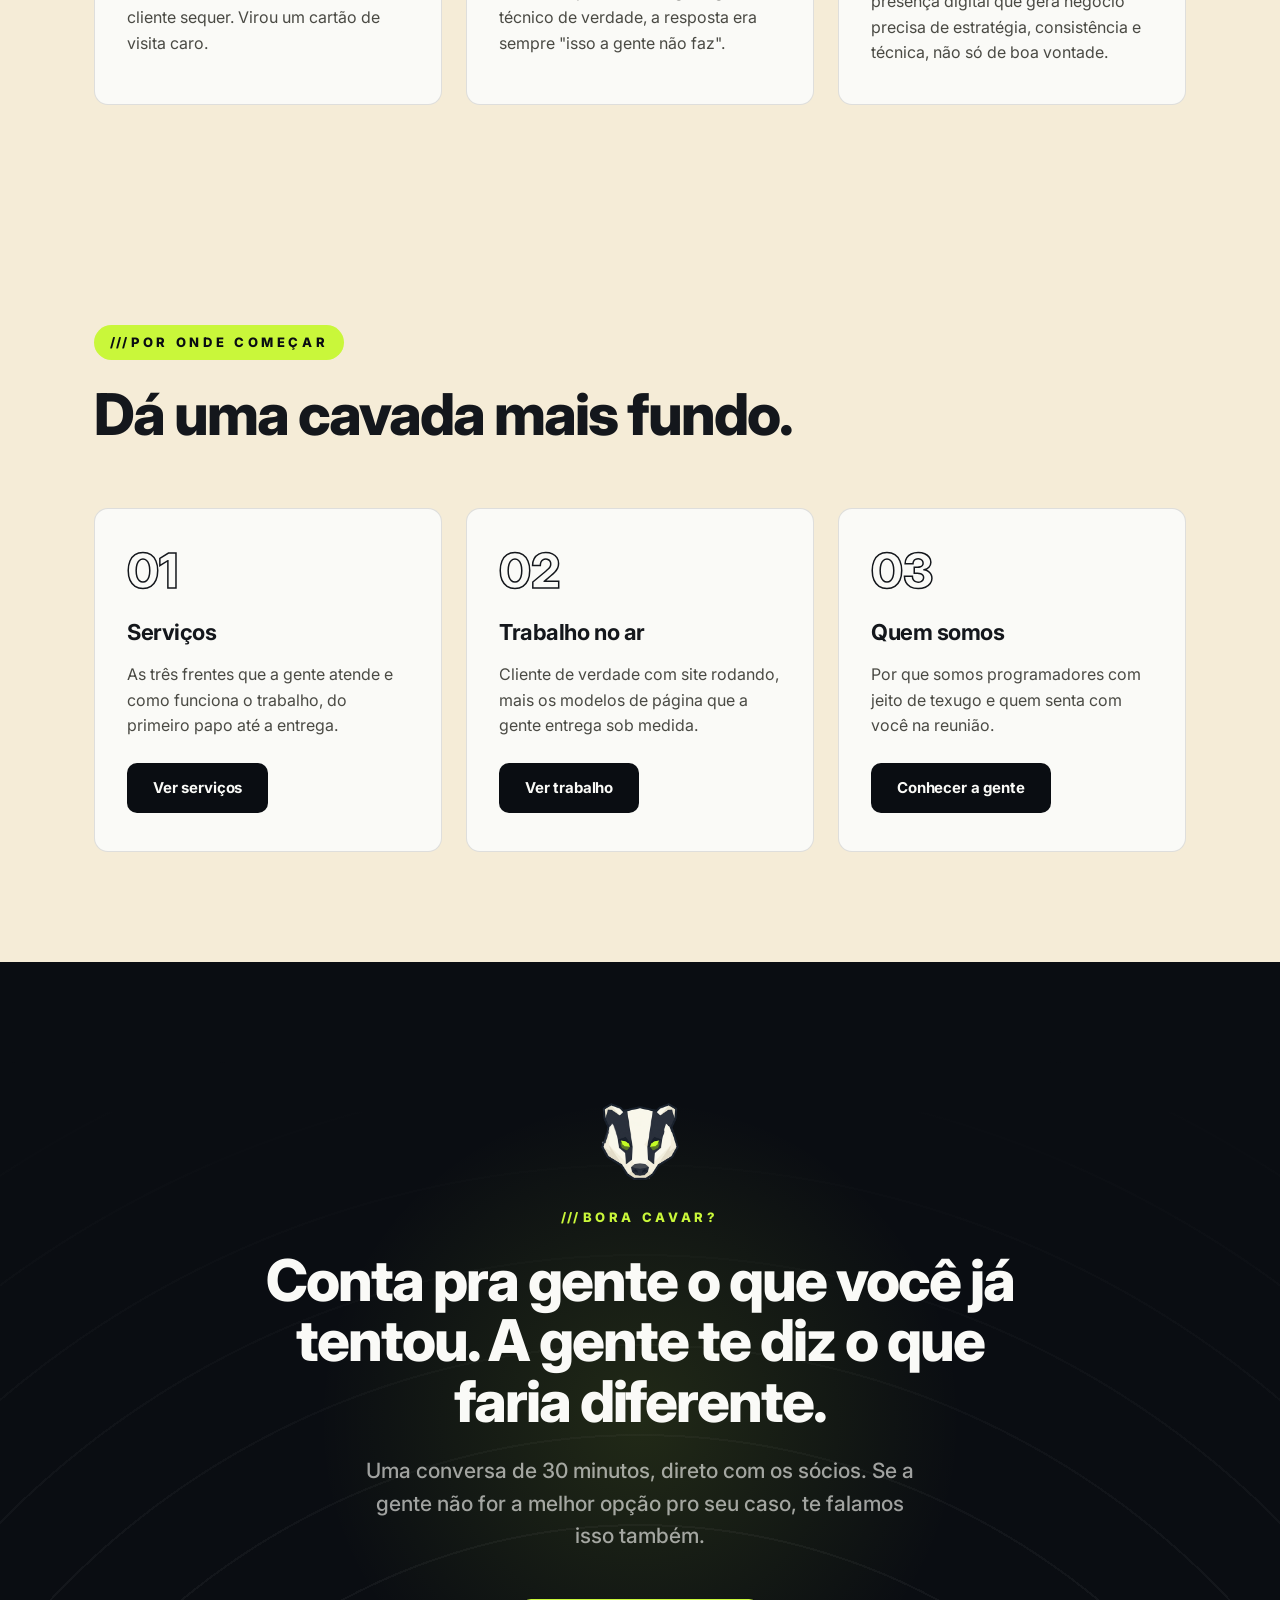
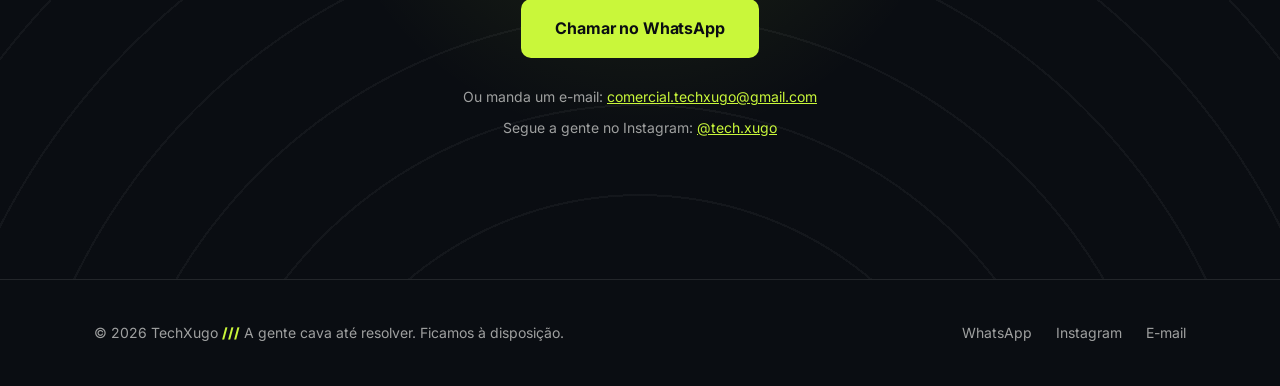
==== commit 399974bb: "feat(site): item Início na nav e CTAs dos cards como botão Depois da quebra, a única forma de voltar" ====
--- a/index.html
+++ b/index.html
@@ -30,6 +30,7 @@
         <span class="logo-word">tech<span class="volt">xugo</span></span>
       </a>
       <ul class="nav-links">
+        <li><a href="index.html" aria-current="page">Início</a></li>
         <li><a href="servicos/">Serviços</a></li>
         <li><a href="trabalho/">Trabalho no ar</a></li>
         <li><a href="sobre/">Quem somos</a></li>
@@ -40,6 +41,7 @@
       </button>
     </div>
     <nav class="mobile-menu">
+      <a href="index.html" aria-current="page">Início</a>
       <a href="servicos/">Serviços</a>
       <a href="trabalho/">Trabalho no ar</a>
       <a href="sobre/">Quem somos</a>
@@ -158,7 +160,7 @@
             As três frentes que a gente atende e como funciona o trabalho, do
             primeiro papo até a entrega.
           </p>
-          <p><a href="servicos/">Ver serviços ↗</a></p>
+          <a class="btn btn-dark" href="servicos/">Ver serviços</a>
         </div>
         <div class="card reveal reveal-delay-1">
           <span class="num">02</span>
@@ -167,7 +169,7 @@
             Cliente de verdade com site rodando, mais os modelos de página que
             a gente entrega sob medida.
           </p>
-          <p><a href="trabalho/">Ver trabalho ↗</a></p>
+          <a class="btn btn-dark" href="trabalho/">Ver trabalho</a>
         </div>
         <div class="card reveal reveal-delay-2">
           <span class="num">03</span>
@@ -176,7 +178,7 @@
             Por que somos programadores com jeito de texugo e quem senta com
             você na reunião.
           </p>
-          <p><a href="sobre/">Conhecer a gente ↗</a></p>
+          <a class="btn btn-dark" href="sobre/">Conhecer a gente</a>
         </div>
       </div>
     </div>
--- a/styles.css
+++ b/styles.css
@@ -137,6 +137,7 @@
 .btn-ghost:hover { border-color: rgba(255, 255, 255, 0.35); }
 
 .btn-dark { background: var(--dark); color: var(--off-white); }
+.btn-dark:hover { box-shadow: 0 12px 34px rgba(20, 23, 28, 0.28); }
 
 /* ---------- Profundímetro (scroll = cavar) ---------- */
 .profundimetro {
@@ -219,6 +220,7 @@
   transition: color 0.15s;
 }
 .nav-links a:hover { color: var(--accent); }
+.nav-links a[aria-current="page"] { color: var(--text-on-dark); }
 
 .nav .btn { padding: 12px 24px; font-size: 14px; }
 
@@ -401,6 +403,7 @@
   transition: transform 0.25s ease, box-shadow 0.25s ease;
 }
 .card:hover { transform: translateY(-6px); box-shadow: 0 20px 50px rgba(20, 23, 28, 0.1); }
+.card .btn { margin-top: 24px; padding: 13px 26px; font-size: 15px; }
 
 .card .num {
   font-size: 48px;
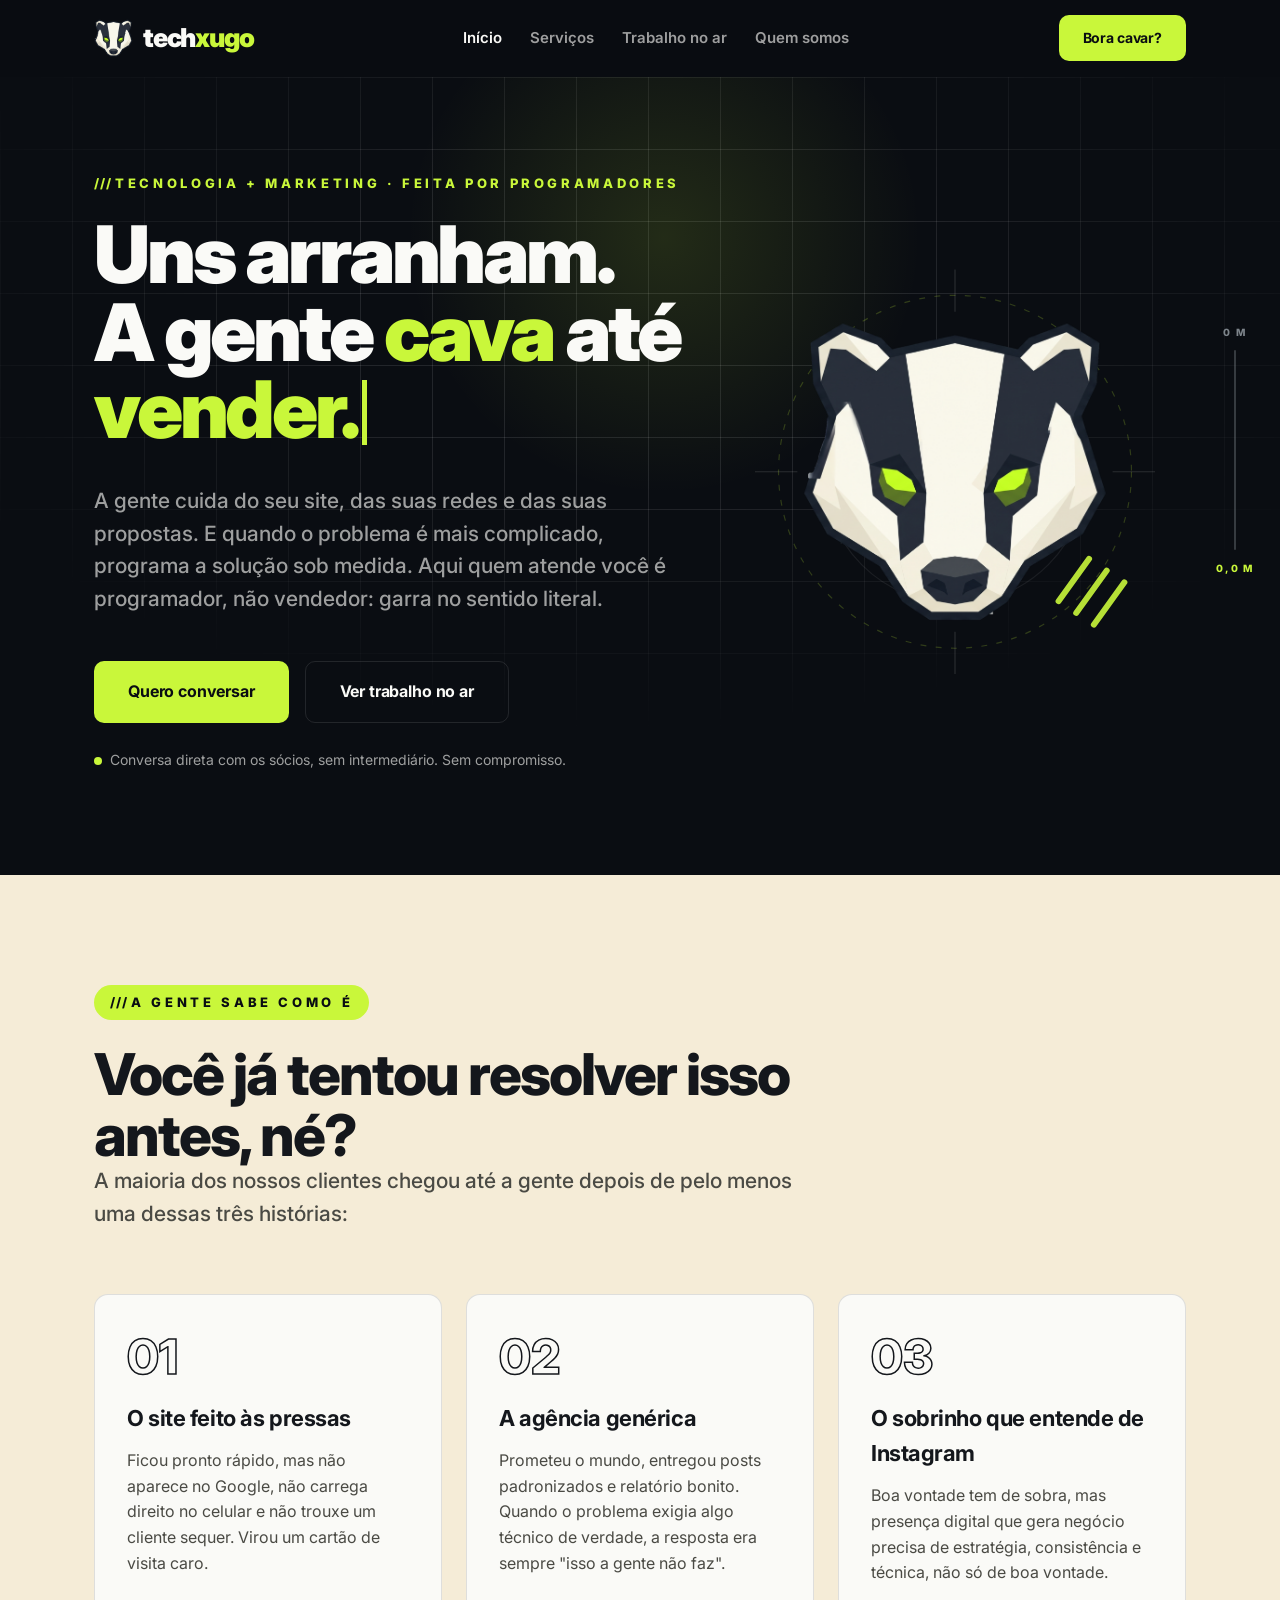
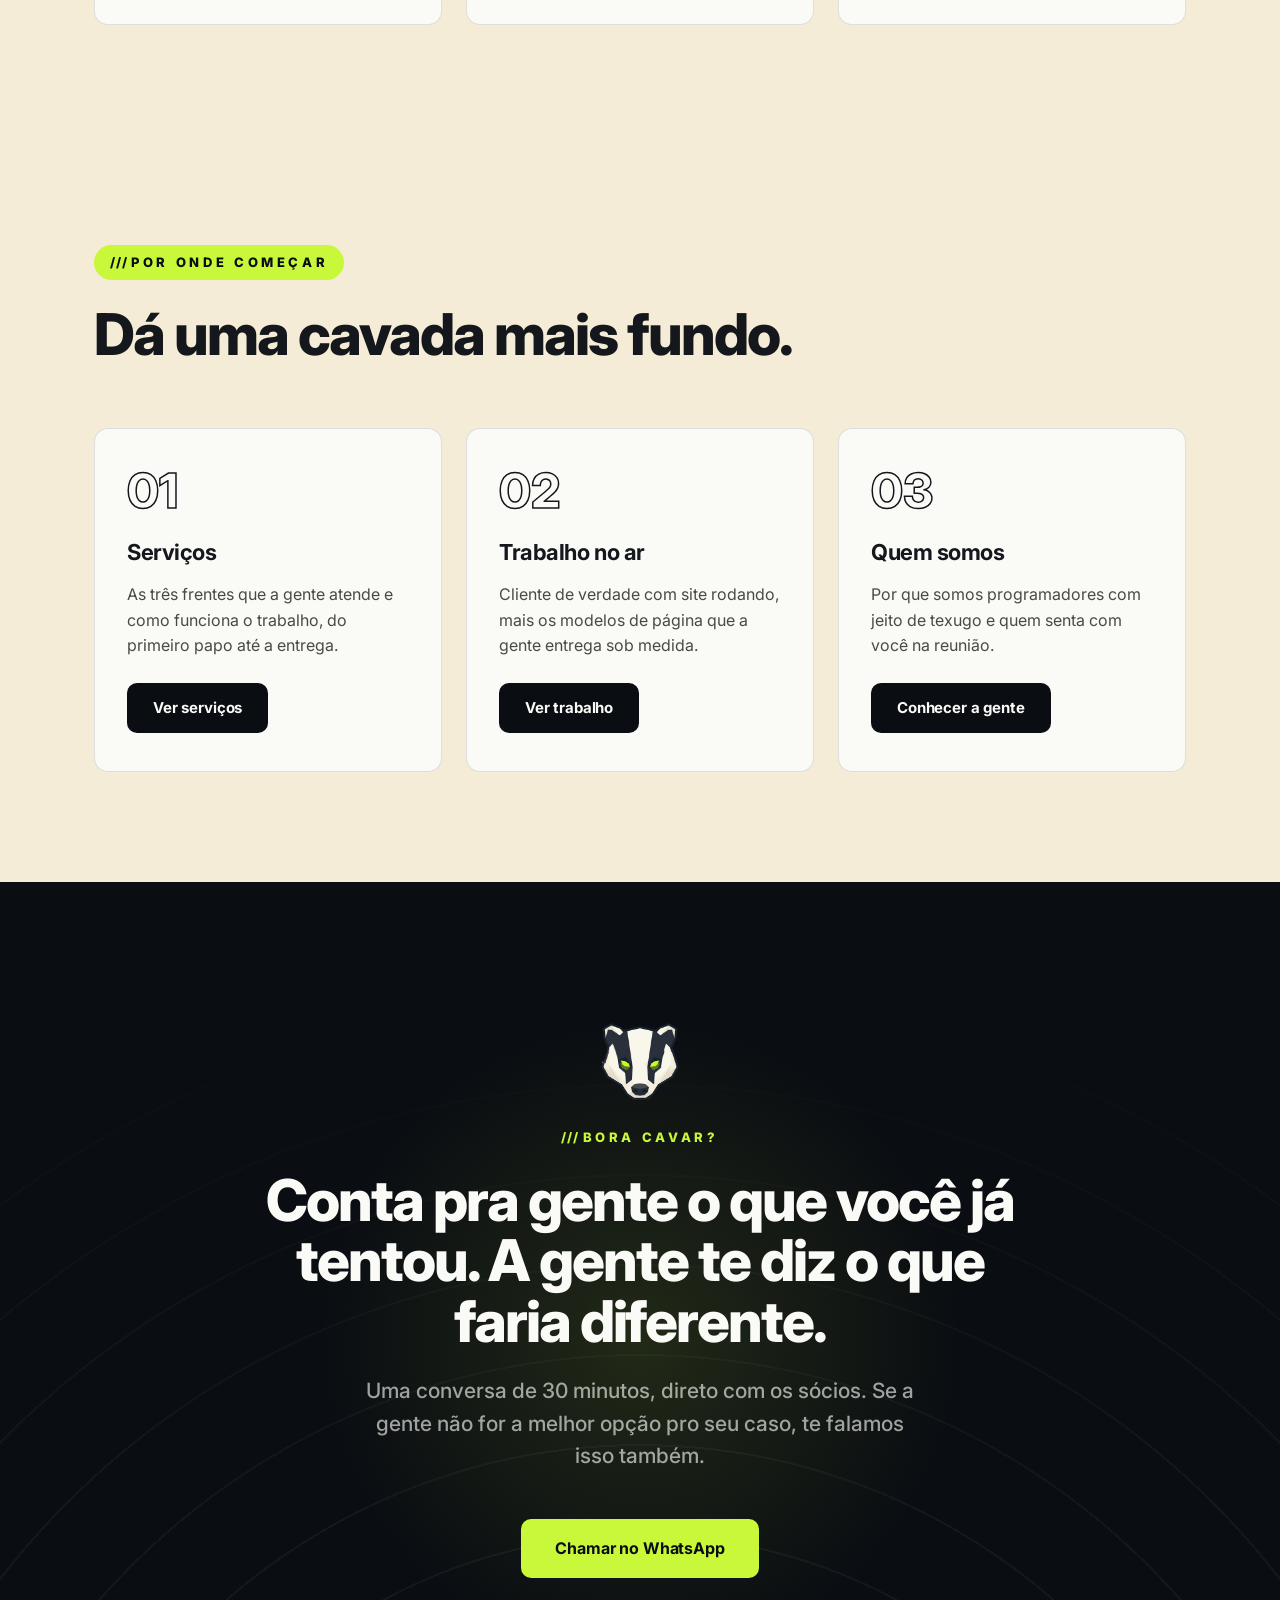
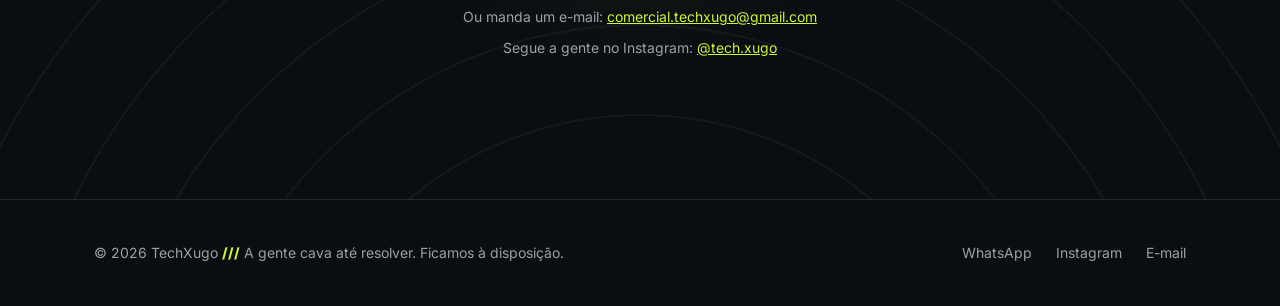
==== commit a050c50d: "style(site): alterna os fundos e conserta o contraste no cream Toda página passa a terminar escura c" ====
--- a/index.html
+++ b/index.html
@@ -94,13 +94,6 @@
     </div>
   </section>
 
-  <!-- ============ MARQUEE ============ -->
-  <div class="marquee" aria-hidden="true">
-    <div class="marquee-track">
-      <span>Sites</span><span class="sep">///</span><span>Sistemas sob medida</span><span class="sep">///</span><span>Automações</span><span class="sep">///</span><span>Redes sociais</span><span class="sep">///</span><span>Propostas comerciais</span><span class="sep">///</span><span>SEO</span><span class="sep">///</span>
-      <span>Sites</span><span class="sep">///</span><span>Sistemas sob medida</span><span class="sep">///</span><span>Automações</span><span class="sep">///</span><span>Redes sociais</span><span class="sep">///</span><span>Propostas comerciais</span><span class="sep">///</span><span>SEO</span><span class="sep">///</span>
-    </div>
-  </div>
 
   <!-- ============ PROBLEMA ============ -->
   <section class="section-light">
--- a/styles.css
+++ b/styles.css
@@ -102,7 +102,7 @@
   border-radius: 2px;
 }
 .section-light .garra-rule span { background: var(--text-on-light); }
-.diferencial .garra-rule span { background: var(--dark); }
+.diferencial .garra-rule span { background: var(--accent); }
 
 /* ---------- Botões ---------- */
 .btn {
@@ -539,7 +539,7 @@
 /* ---------- Modelos (vitrine de soluções) ---------- */
 .modelos { padding: 110px 0; }
 .modelos .section-head { max-width: 700px; margin-bottom: 60px; }
-.modelos .section-head p { color: var(--muted-on-dark); }
+.modelos .section-head p { color: var(--body-on-light); }
 
 .modelos-grid {
   display: grid;
@@ -551,6 +551,7 @@
   display: flex;
   flex-direction: column;
   background: var(--dark-2);
+  color: var(--text-on-dark);
   border: 1px solid var(--border-dark);
   border-radius: 16px;
   overflow: hidden;
@@ -584,10 +585,10 @@
   margin-top: 44px;
   text-align: center;
   font-size: 16px;
-  color: var(--muted-on-dark);
+  color: var(--body-on-light);
 }
 .modelos-foot a {
-  color: var(--accent);
+  color: var(--text-on-light);
   text-decoration: none;
   font-weight: 700;
   white-space: nowrap;
@@ -653,11 +654,11 @@
 .mock-row .lines i { display: block; height: 5px; width: 45%; border-radius: 3px; background: rgba(255, 255, 255, 0.18); }
 .mock-row .price { height: 9px; width: 28px; border-radius: 3px; background: var(--accent); flex-shrink: 0; }
 
-/* ---------- Jeito texugo (fundo volt) ---------- */
+/* ---------- Jeito texugo (fundo escuro) ---------- */
 .diferencial {
   position: relative;
-  background: var(--accent);
-  color: var(--dark);
+  background: var(--dark);
+  color: var(--text-on-dark);
   padding: 110px 0;
   overflow: hidden;
 }
@@ -674,15 +675,13 @@
 .garra-gigante span {
   width: 26px;
   height: 420px;
-  background: rgba(10, 13, 18, 0.07);
+  background: rgba(201, 247, 58, 0.07);
   transform: rotate(28deg);
   border-radius: 14px;
 }
 
 .diferencial .container { position: relative; }
 .diferencial .section-head { max-width: 700px; margin-bottom: 56px; }
-.diferencial .eyebrow { color: rgba(10, 13, 18, 0.6); }
-.diferencial .lead { color: rgba(10, 13, 18, 0.78); }
 
 .pilares {
   display: grid;
@@ -692,8 +691,9 @@
 }
 
 .pilar {
-  background: var(--dark);
+  background: var(--dark-2);
   color: var(--text-on-dark);
+  border: 1px solid var(--border-dark);
   border-radius: 14px;
   padding: 34px 30px;
   transition: transform 0.25s ease, box-shadow 0.25s ease;
@@ -714,7 +714,7 @@
   font-weight: 800;
   line-height: 1.2;
   letter-spacing: -0.03em;
-  border-left: 5px solid var(--dark);
+  border-left: 5px solid var(--accent);
   padding-left: 28px;
   max-width: 860px;
 }
@@ -787,13 +787,14 @@
 /* ---------- Processo (descida na toca) ---------- */
 .processo { padding: 110px 0; }
 .processo .section-head { max-width: 700px; margin-bottom: 64px; }
-.processo .section-head p { color: var(--muted-on-dark); }
+.processo .section-head p { color: var(--body-on-light); }
 
 .passos { display: grid; grid-template-columns: repeat(auto-fit, minmax(230px, 1fr)); gap: 22px; }
 
 .passo {
   position: relative;
   background: var(--dark-2);
+  color: var(--text-on-dark);
   border: 1px solid var(--border-dark);
   border-radius: 14px;
   padding: 34px 28px;
@@ -922,3 +923,10 @@
   .section-light, .servicos, .modelos, .diferencial, .processo { padding: 80px 0; }
   .cta-final { padding: 96px 0; }
 }
+
+/* ---------- Trava de contraste em seção clara ---------- */
+/* Regras por seção (.modelos .section-head p, etc.) empatam em especificidade
+   com .section-light e venceriam por ordem. Esta fica no fim de propósito:
+   seção que vira clara nunca deixa o texto do cabeçalho apagado no cream. */
+.section-light .section-head p,
+.section-light .section-head .lead { color: var(--body-on-light); }
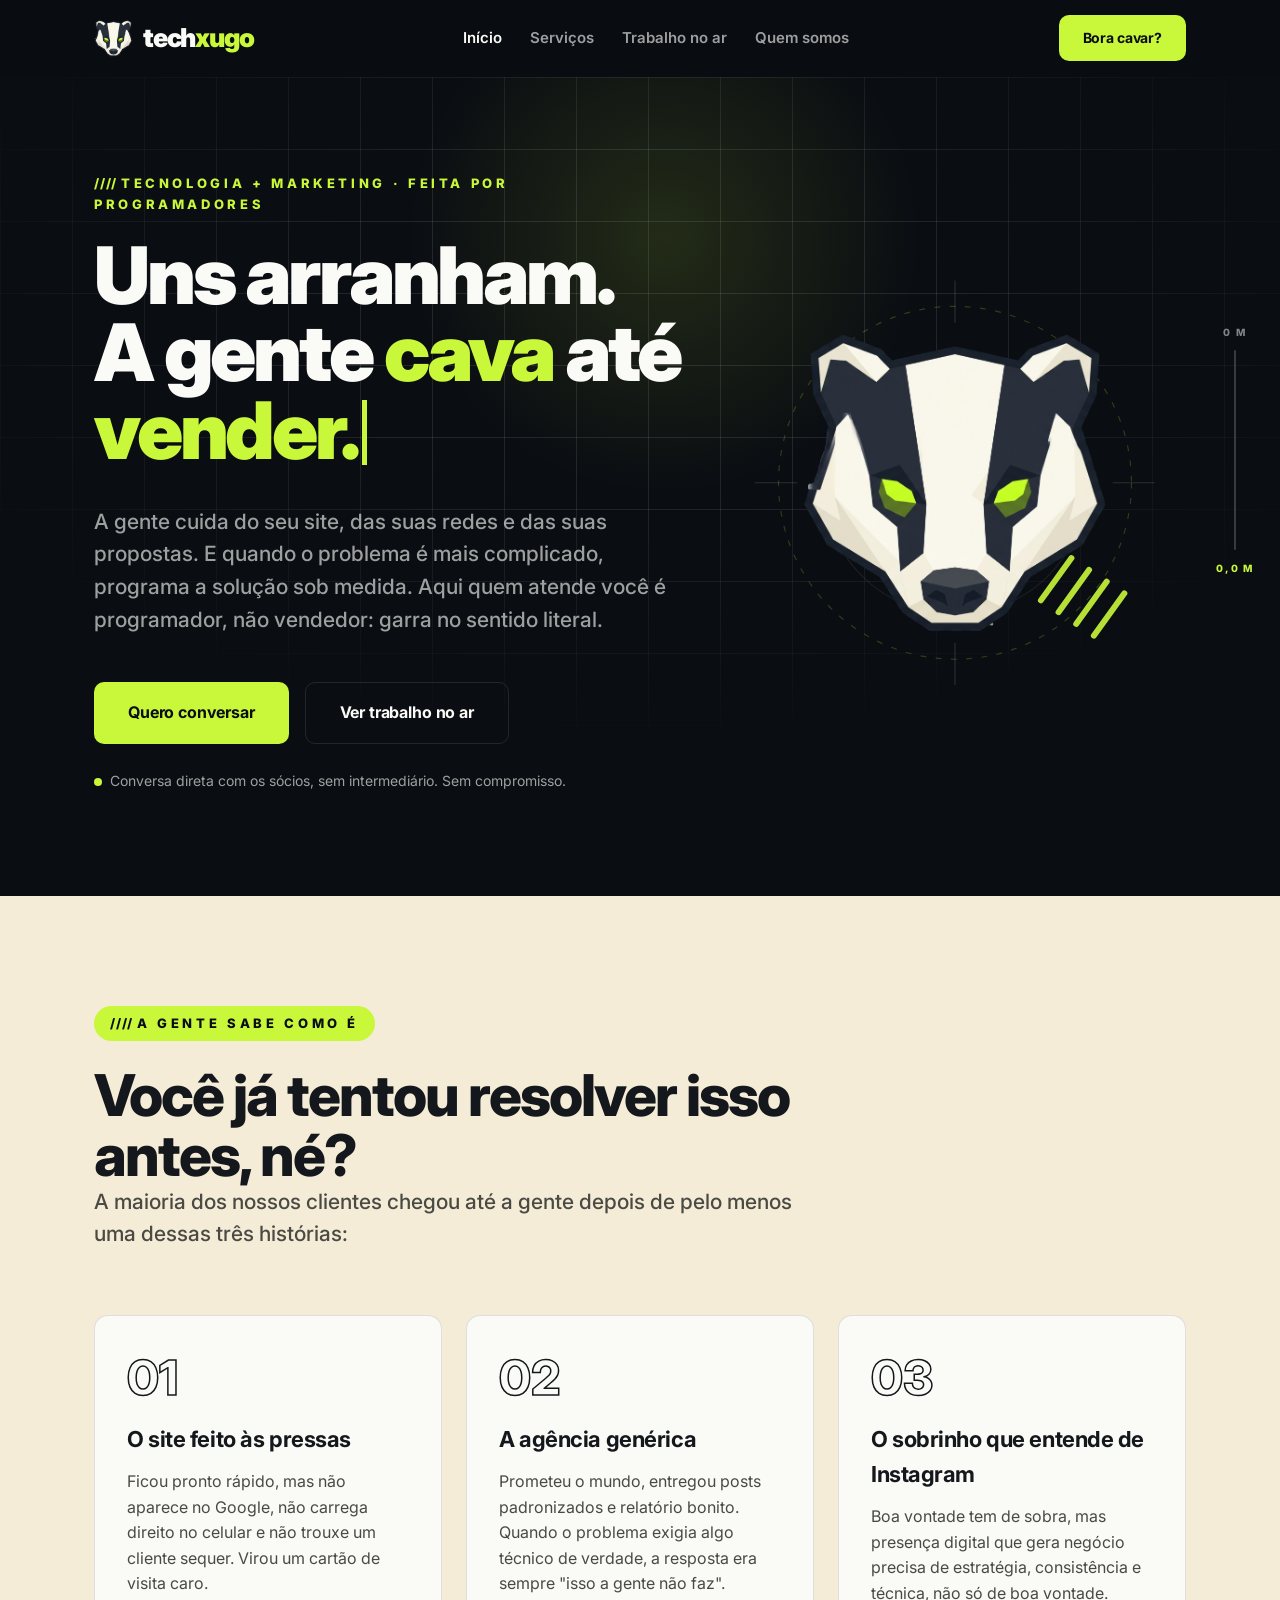
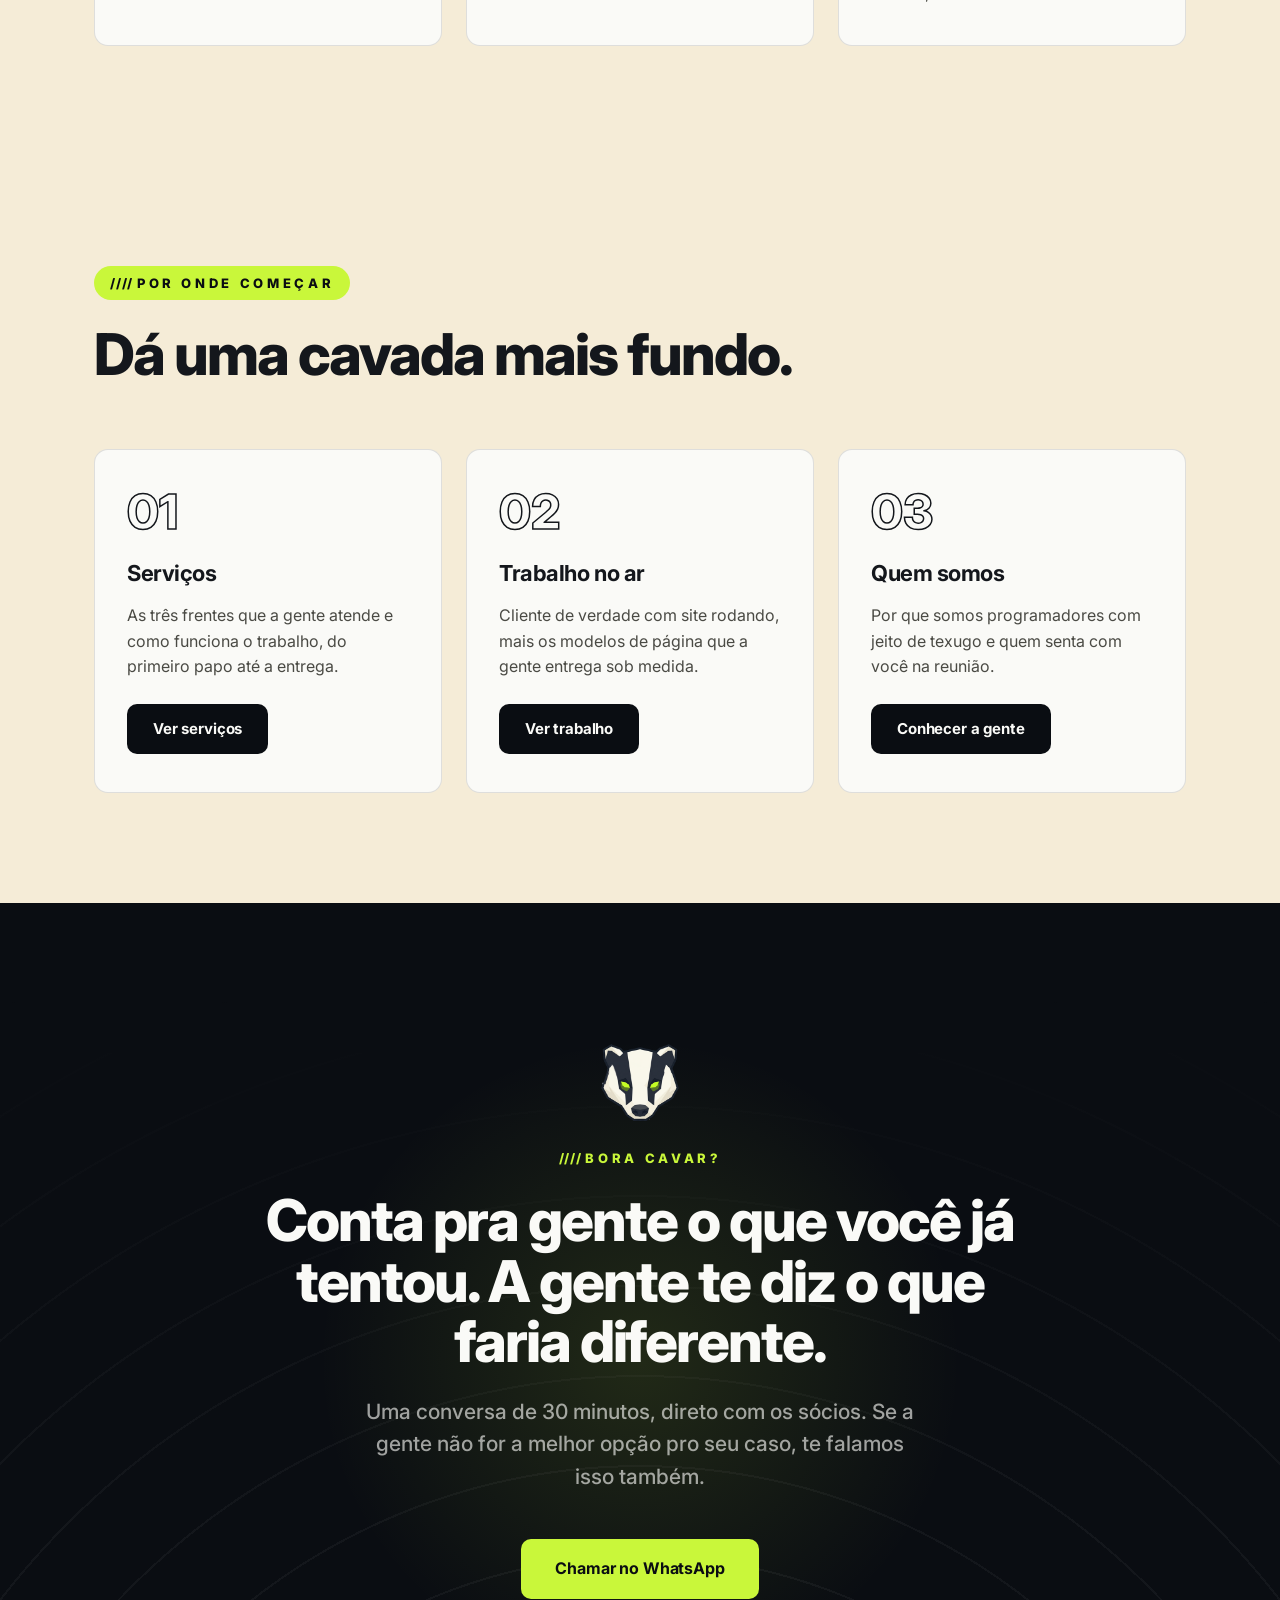
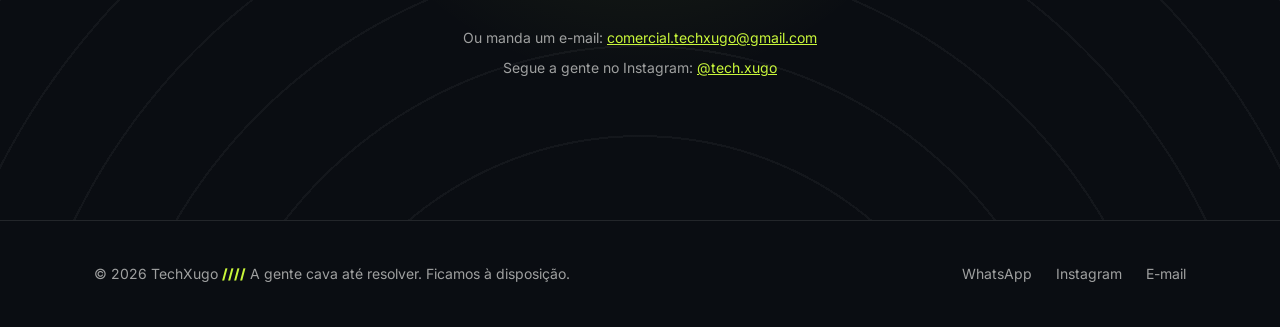
==== commit 675562fd: "style(identidade): marca de garra passa de 3 para 4 riscos Texugo tem cinco dedos por pata, com as g" ====
--- a/index.html
+++ b/index.html
@@ -83,6 +83,7 @@
           <line x1="304" y1="180" x2="340" y2="180" stroke="rgba(255,255,255,0.13)" stroke-width="1"/>
           <!-- marcas de garra -->
           <g stroke="#C9F73A" stroke-width="5" stroke-linecap="round" opacity="0.9">
+            <line x1="243" y1="280" x2="269" y2="244"/>
             <line x1="258" y1="290" x2="284" y2="254"/>
             <line x1="273" y1="300" x2="299" y2="264"/>
             <line x1="288" y1="310" x2="314" y2="274"/>
@@ -101,7 +102,7 @@
       <div class="section-head reveal">
         <span class="eyebrow">A gente sabe como é</span>
         <h2>Você já tentou resolver isso antes, né?</h2>
-        <!-- <div class="garra-rule"><span></span><span></span><span></span></div> -->
+        <!-- <div class="garra-rule"><span></span><span></span><span></span><span></span></div> -->
         <p class="lead">
           A maioria dos nossos clientes chegou até a gente depois de pelo menos uma
           dessas três histórias:
@@ -206,7 +207,7 @@
   <!-- ============ FOOTER ============ -->
   <footer>
     <div class="container footer-row">
-      <p>© 2026 TechXugo <span class="volt">///</span> A gente cava até resolver. Ficamos à disposição.</p>
+      <p>© 2026 TechXugo <span class="volt">////</span> A gente cava até resolver. Ficamos à disposição.</p>
       <div class="footer-links">
         <a href="https://wa.me/5547999712317" target="_blank" rel="noopener">WhatsApp</a>
         <a href="https://instagram.com/tech.xugo" target="_blank" rel="noopener">Instagram</a>
--- a/styles.css
+++ b/styles.css
@@ -51,8 +51,8 @@
   display: block;
   margin-bottom: 22px;
 }
-/* as três garras viram prefixo de toda label */
-.eyebrow::before { content: '/// '; letter-spacing: 0.06em; }
+/* as quatro garras viram prefixo de toda label */
+.eyebrow::before { content: '//// '; letter-spacing: 0.06em; }
 
 /* em seções claras (cream), texto lime direto no fundo fica sem contraste;
    vira um selo com fundo pra continuar legível */
